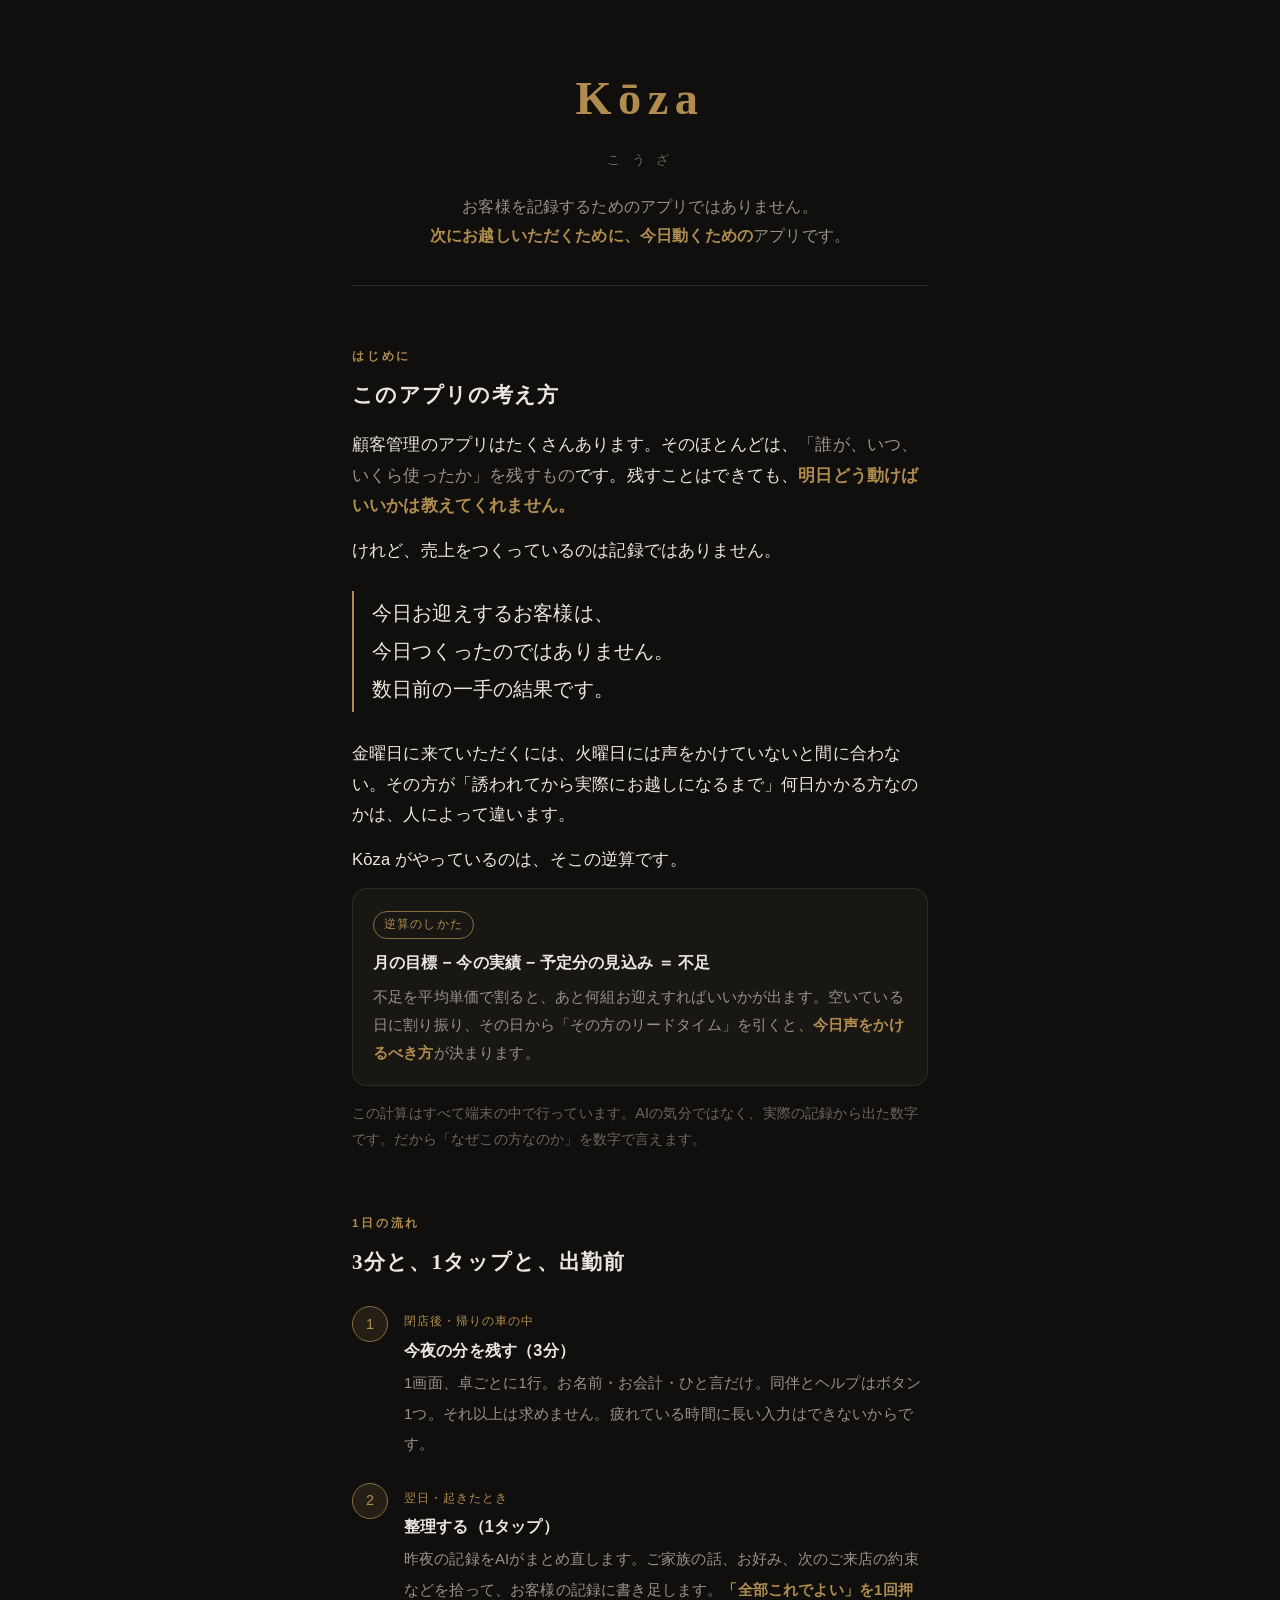
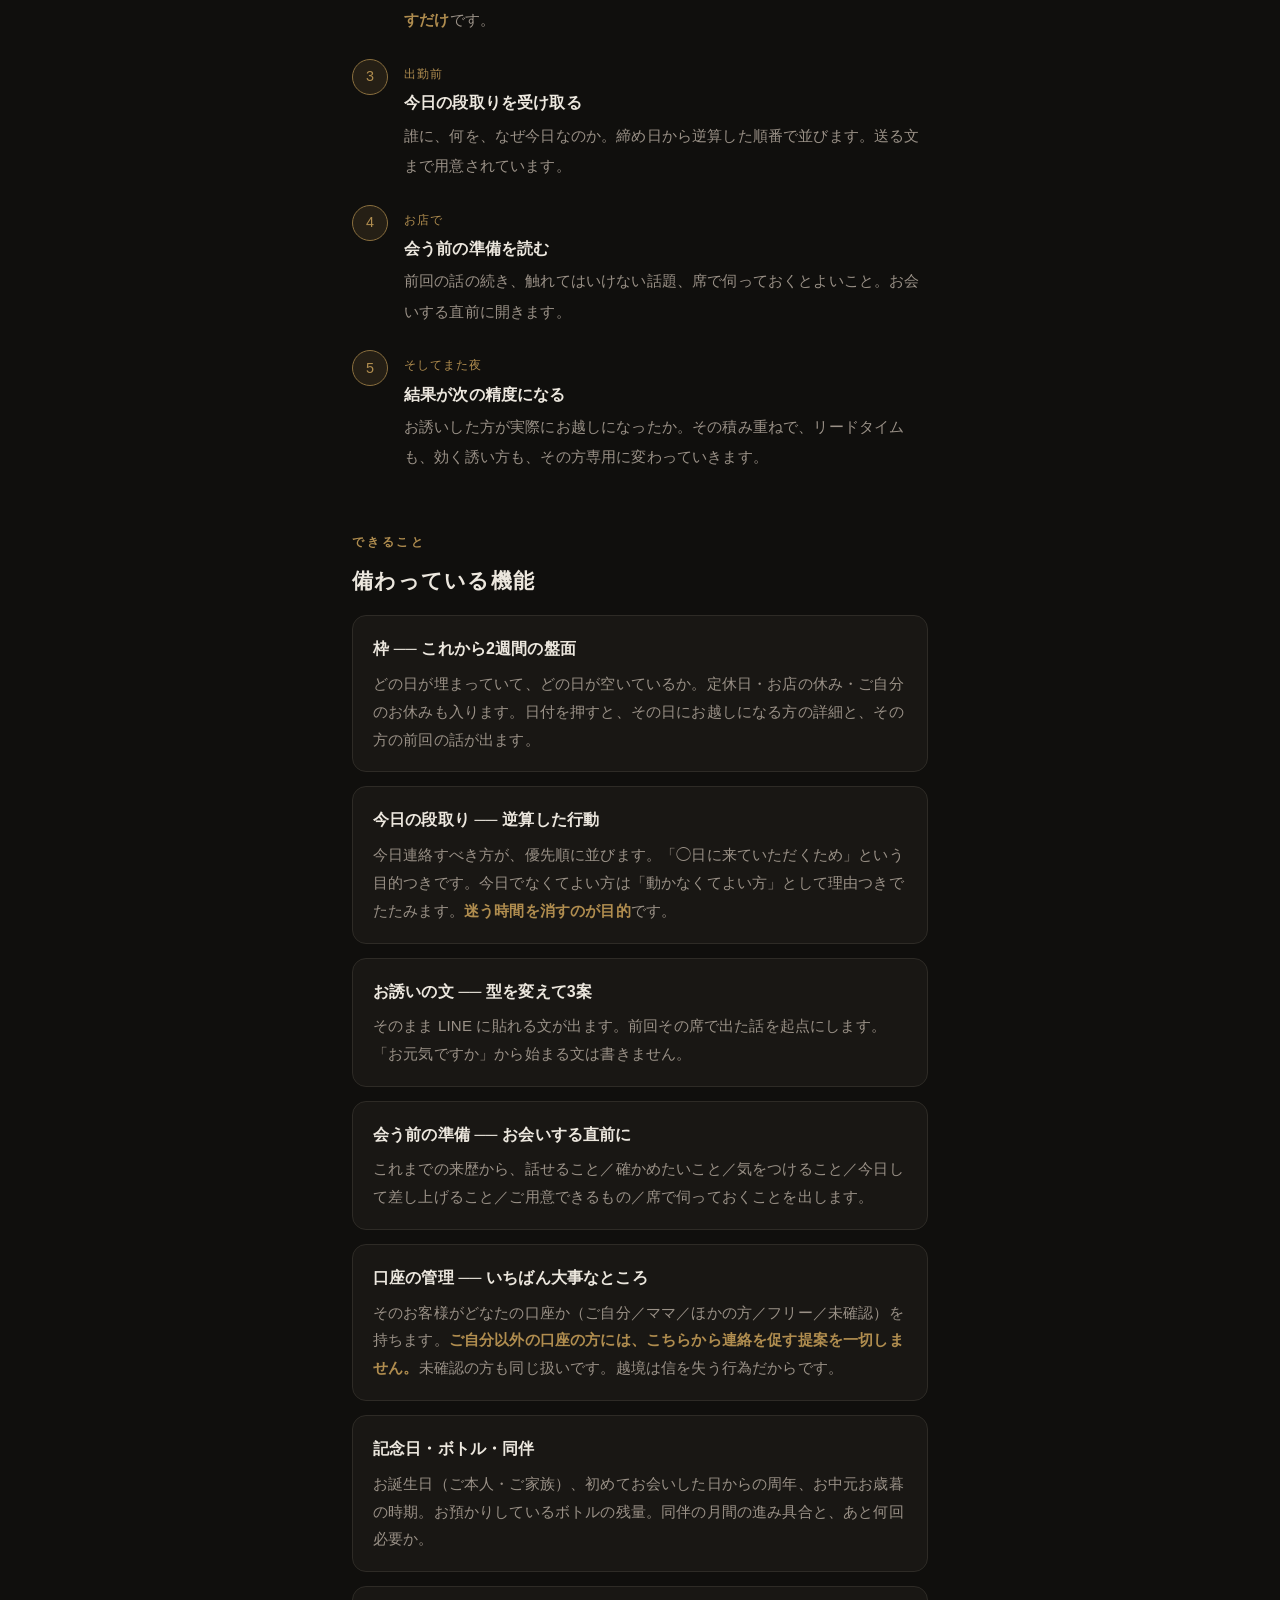
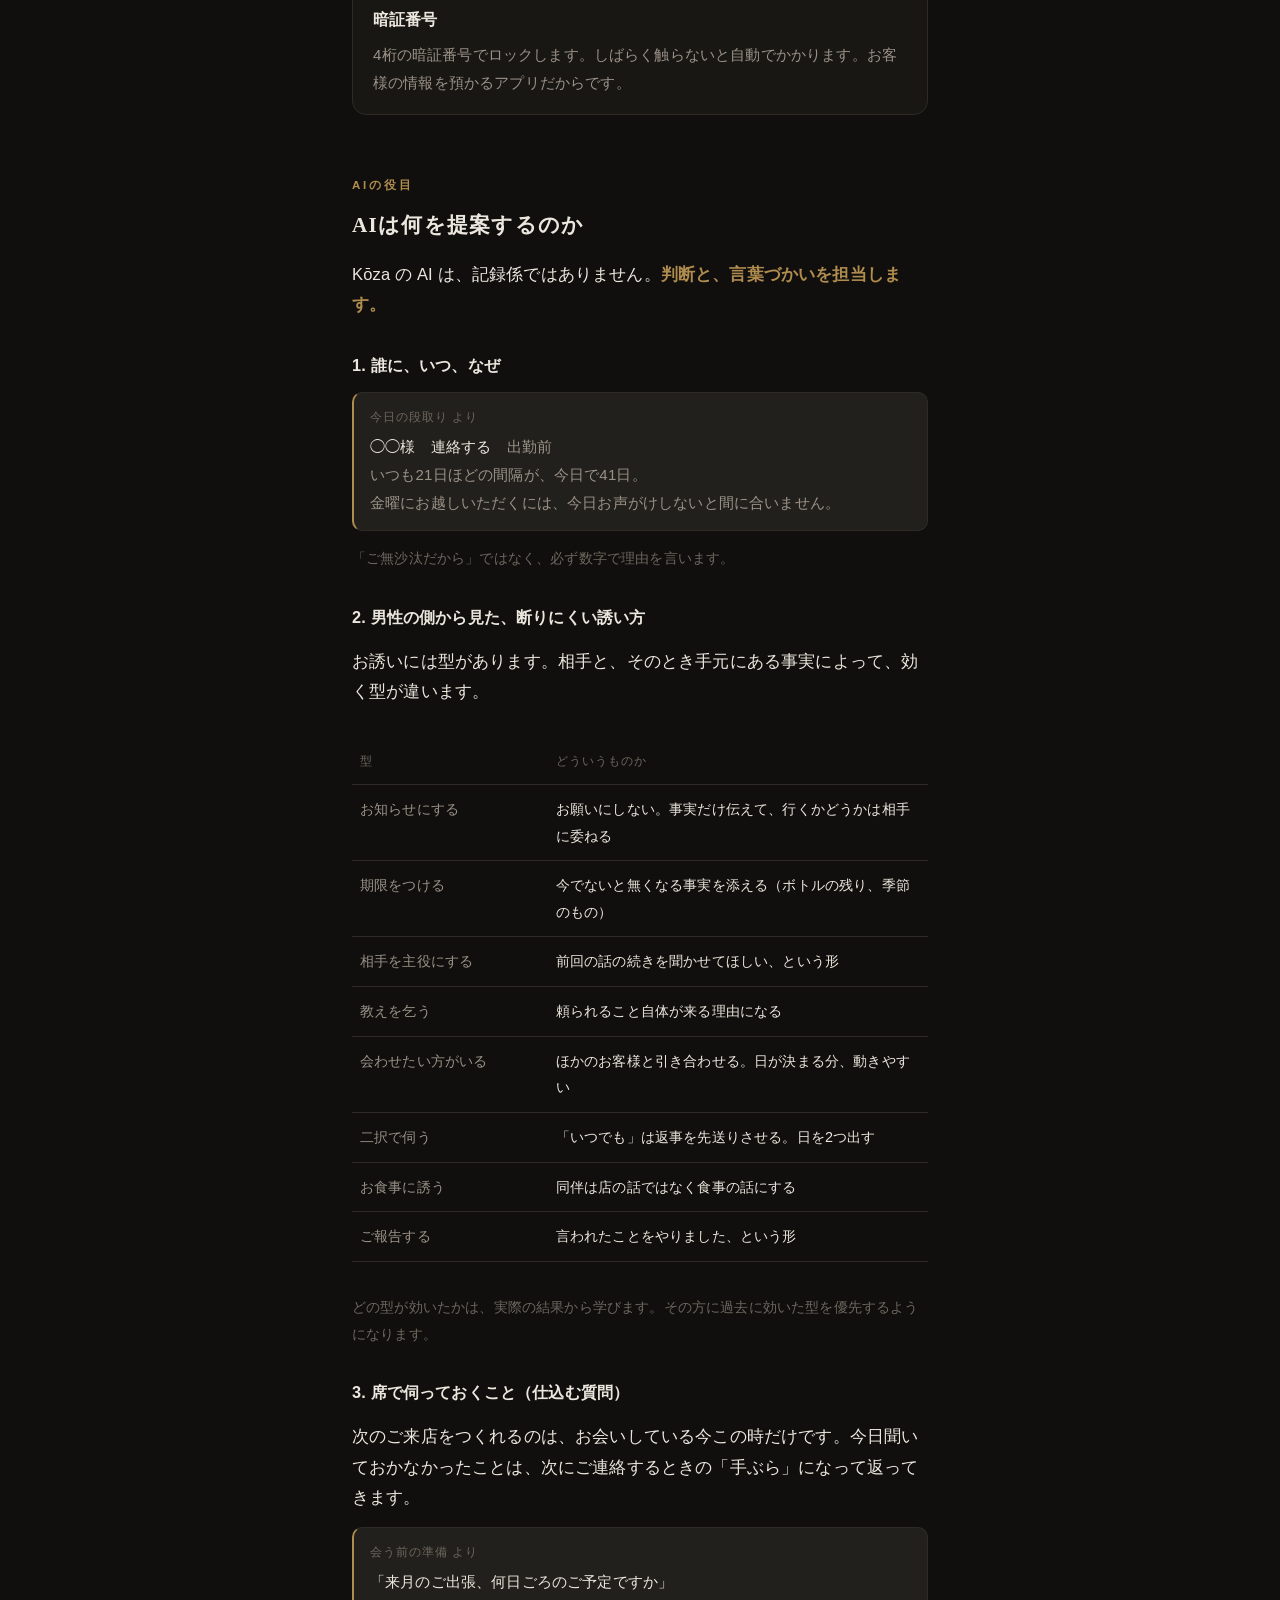
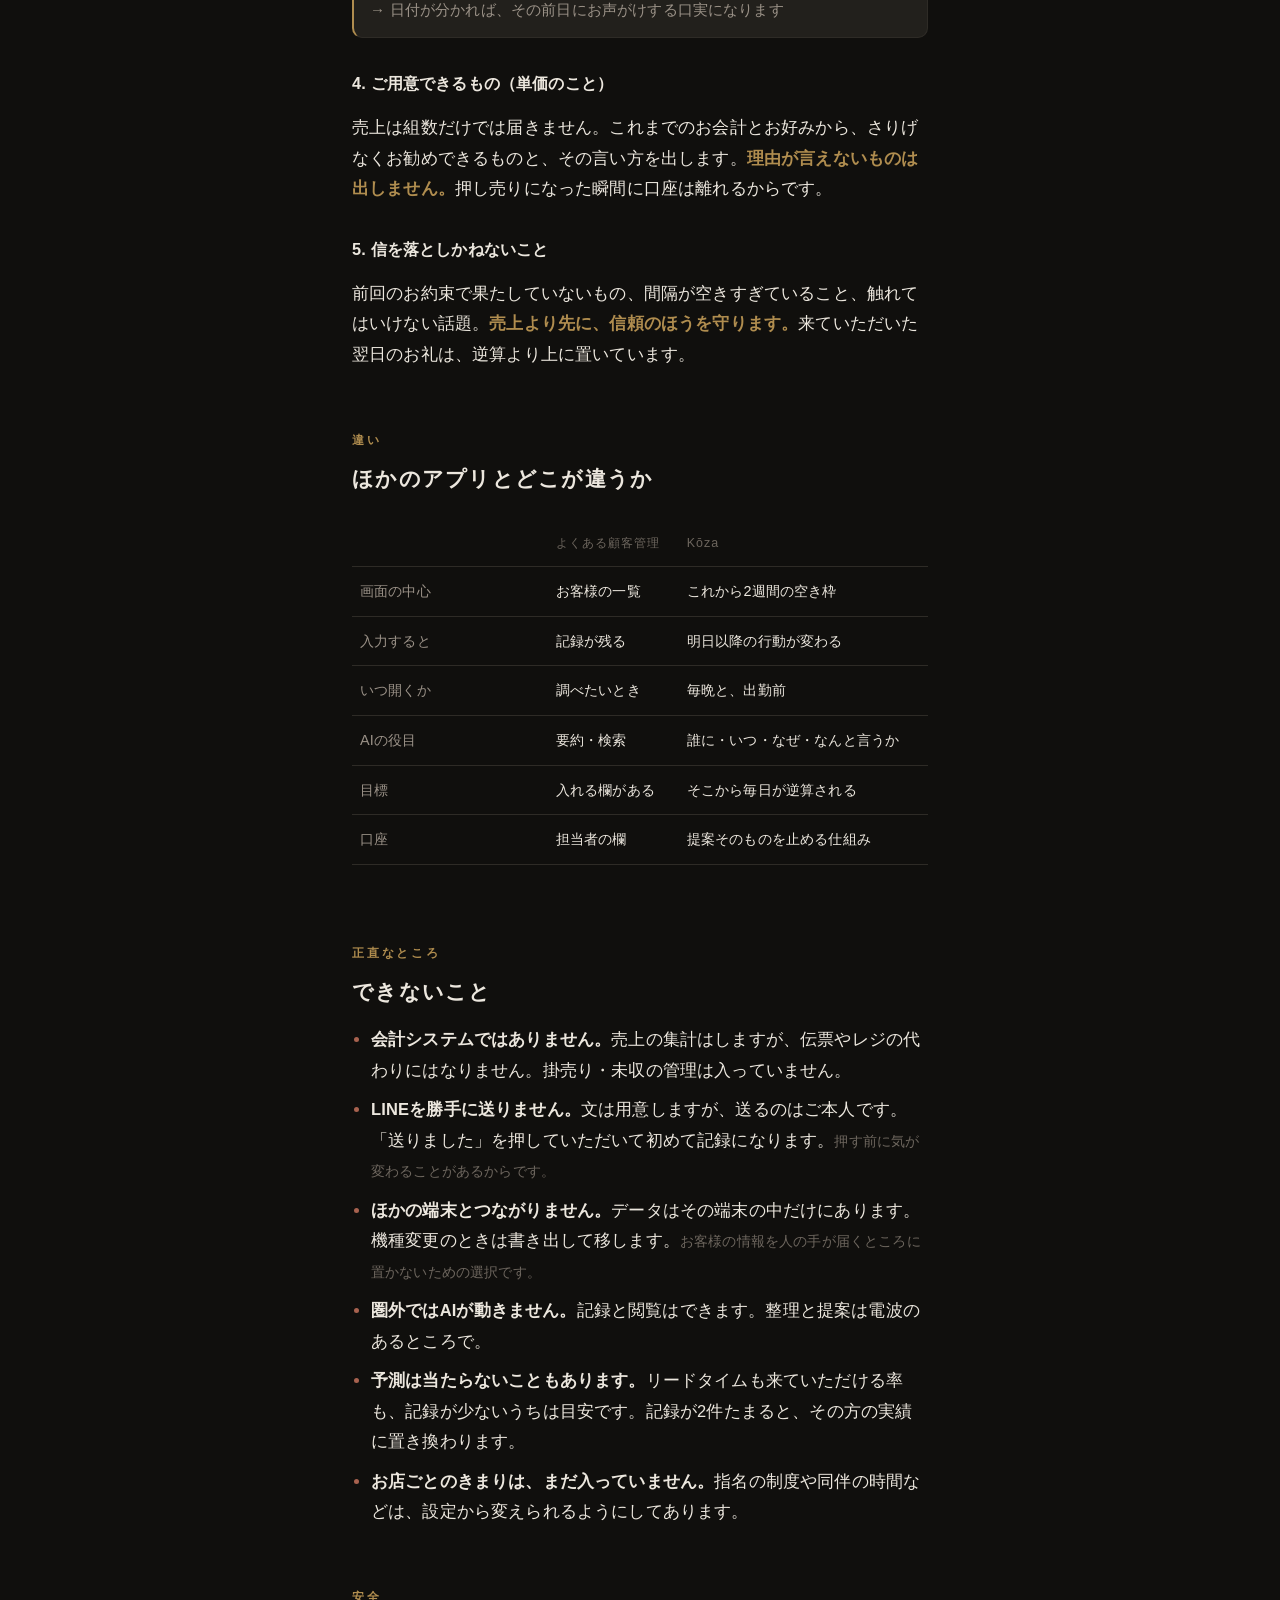
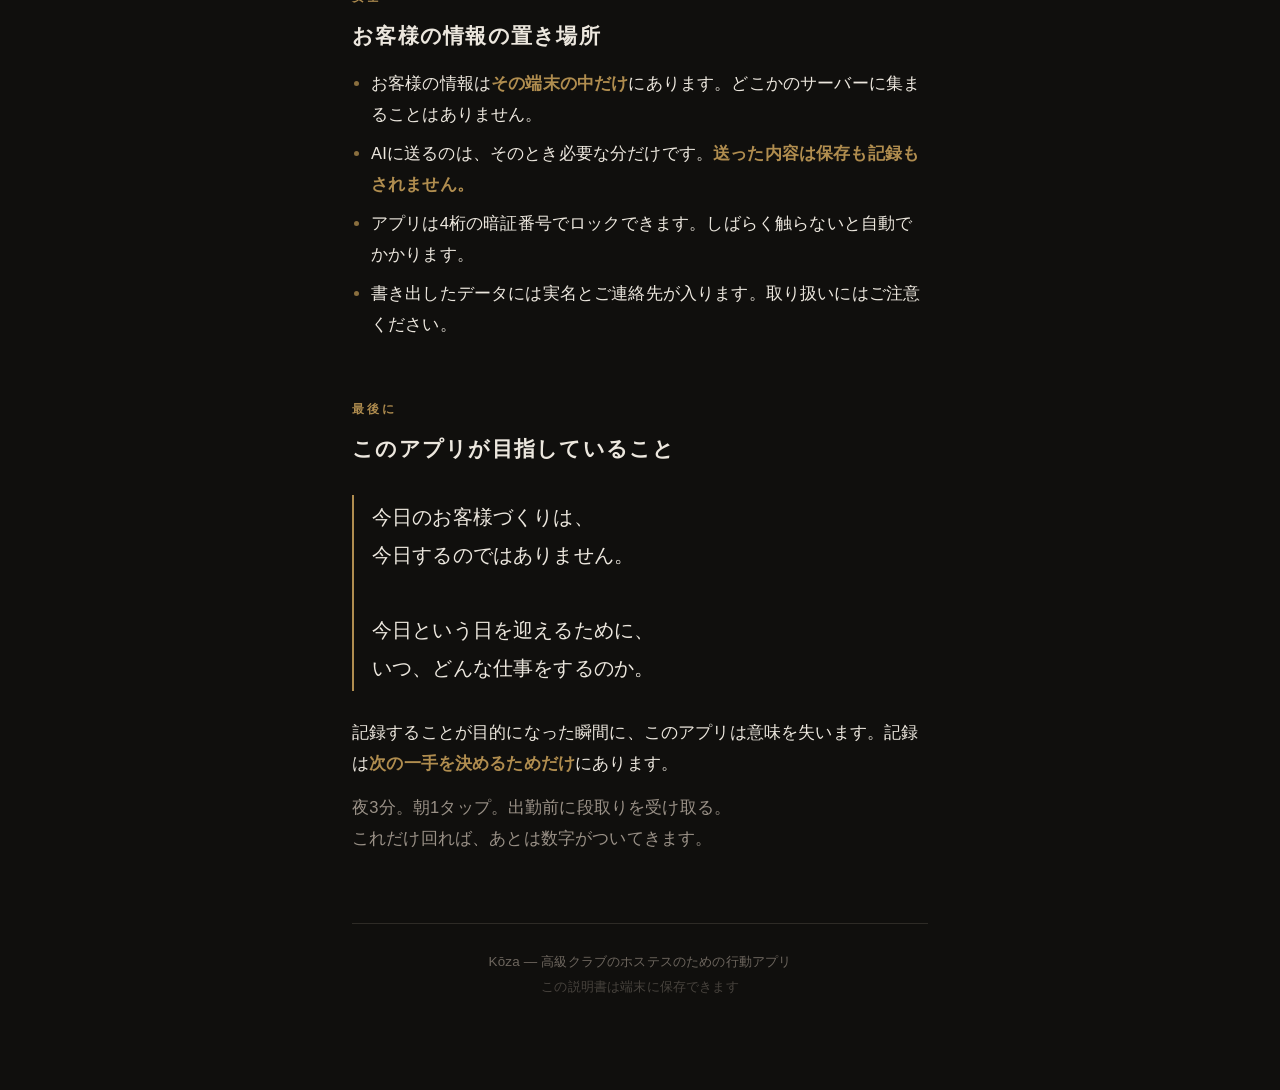
==== about.html @ 6115962f "待ち時間を半分にして、進み具合をバーで出す 出勤前に1分は待てない。段取りと文面を1回のお願いにまとめていたのが原因。 判断（誰に・何を・なぜ今日か）を先に返し、送る文は mode:'drafts' " ====
<!DOCTYPE html>
<html lang="ja">
<head>
<meta charset="utf-8">
<meta name="viewport" content="width=device-width, initial-scale=1, viewport-fit=cover">
<meta name="theme-color" content="#100f0d">
<title>Kōza — このアプリについて</title>
<style>
:root{
  --ink-0:#100f0d; --ink-1:#191714; --ink-2:#22201c; --ink-3:#2e2b26;
  --text:#ece7de; --text-dim:#9a9187; --text-faint:#6d665e;
  --accent:#b08d4f; --accent-deep:#8a6f3e; --accent-soft:rgba(176,141,79,.13);
  --danger:#a8624f; --ok:#7d9469;
  --font: -apple-system, BlinkMacSystemFont, "Hiragino Sans", "Noto Sans JP", "Yu Gothic UI", Meiryo, sans-serif;
  --display: "Hiragino Mincho ProN", "Yu Mincho", serif;
}
*{box-sizing:border-box;-webkit-text-size-adjust:100%}
html,body{margin:0;padding:0}
body{background:var(--ink-0);color:var(--text);font-family:var(--font);
  font-size:16.5px;line-height:1.85;letter-spacing:.01em}
.wrap{max-width:620px;margin:0 auto;padding:0 22px 90px}

header.top{padding:56px 0 34px;text-align:center;border-bottom:1px solid var(--ink-3)}
.brand{font-family:var(--display);font-size:2.9rem;letter-spacing:.14em;
  color:var(--accent);margin:0 0 6px}
.brand-sub{color:var(--text-faint);font-size:.8rem;letter-spacing:.3em;margin:0 0 20px}
.lede{color:var(--text-dim);font-size:1rem;margin:0}

h2{font-family:var(--display);font-size:1.32rem;letter-spacing:.06em;
  margin:52px 0 4px;padding-top:8px}
h2 .num{display:block;font-family:var(--font);font-size:.72rem;letter-spacing:.24em;
  color:var(--accent);margin-bottom:9px}
h3{font-size:1.02rem;margin:30px 0 8px;color:var(--text)}
p{margin:14px 0}
.dim{color:var(--text-dim)}
.faint{color:var(--text-faint);font-size:.9rem}
strong{color:var(--accent);font-weight:600}

.pull{font-family:var(--display);font-size:1.24rem;line-height:1.9;
  border-left:2px solid var(--accent);padding:4px 0 4px 18px;margin:26px 0;color:var(--text)}

.card{background:var(--ink-1);border:1px solid var(--ink-3);border-radius:14px;
  padding:18px 20px;margin:14px 0}
.card h4{margin:0 0 6px;font-size:1rem}
.card p{margin:6px 0 0;font-size:.94rem;color:var(--text-dim)}
.card .tag{display:inline-block;font-size:.72rem;letter-spacing:.1em;color:var(--accent);
  border:1px solid var(--accent-deep);border-radius:999px;padding:2px 10px;margin-bottom:9px}

ul{padding-left:1.15em;margin:12px 0}
li{margin:9px 0}
li::marker{color:var(--accent-deep)}

.flow{counter-reset:f;margin:22px 0;padding:0;list-style:none}
.flow li{counter-increment:f;position:relative;padding-left:52px;margin:0 0 22px}
.flow li::before{content:counter(f);position:absolute;left:0;top:2px;
  width:34px;height:34px;border-radius:50%;background:var(--accent-soft);
  border:1px solid var(--accent-deep);color:var(--accent);
  display:flex;align-items:center;justify-content:center;font-size:.9rem}
.flow b{display:block;font-size:1.02rem;margin-bottom:2px}
.flow span{color:var(--text-dim);font-size:.93rem}
.flow .when{color:var(--accent);font-size:.78rem;letter-spacing:.08em}

table{width:100%;border-collapse:collapse;margin:18px 0;font-size:.9rem}
th,td{text-align:left;padding:11px 8px;border-bottom:1px solid var(--ink-3);vertical-align:top}
th{color:var(--text-faint);font-weight:400;font-size:.78rem;letter-spacing:.08em}
td:first-child{color:var(--text-dim);width:34%}
.scroll{overflow-x:auto}

.no li::marker{color:var(--danger)}
.msg{background:var(--ink-2);border:1px solid var(--ink-3);border-left:2px solid var(--accent);
  border-radius:10px;padding:13px 16px;margin:12px 0;font-size:.94rem;line-height:1.85}
.msg .who{display:block;color:var(--text-faint);font-size:.76rem;letter-spacing:.08em;margin-bottom:5px}

footer{margin-top:70px;padding-top:26px;border-top:1px solid var(--ink-3);
  color:var(--text-faint);font-size:.84rem;text-align:center}
</style>
</head>
<body>
<div class="wrap">

<header class="top">
  <h1 class="brand">Kōza</h1>
  <p class="brand-sub">こ う ざ</p>
  <p class="lede">お客様を記録するためのアプリではありません。<br><strong>次にお越しいただくために、今日動くための</strong>アプリです。</p>
</header>

<h2><span class="num">はじめに</span>このアプリの考え方</h2>

<p>顧客管理のアプリはたくさんあります。そのほとんどは、<span class="dim">「誰が、いつ、いくら使ったか」を残すもの</span>です。残すことはできても、<strong>明日どう動けばいいかは教えてくれません。</strong></p>

<p>けれど、売上をつくっているのは記録ではありません。</p>

<p class="pull">今日お迎えするお客様は、<br>今日つくったのではありません。<br>数日前の一手の結果です。</p>

<p>金曜日に来ていただくには、火曜日には声をかけていないと間に合わない。その方が「誘われてから実際にお越しになるまで」何日かかる方なのかは、人によって違います。</p>

<p>Kōza がやっているのは、そこの逆算です。</p>

<div class="card">
  <span class="tag">逆算のしかた</span>
  <h4>月の目標 − 今の実績 − 予定分の見込み ＝ 不足</h4>
  <p>不足を平均単価で割ると、あと何組お迎えすればいいかが出ます。空いている日に割り振り、その日から「その方のリードタイム」を引くと、<strong>今日声をかけるべき方</strong>が決まります。</p>
</div>

<p class="faint">この計算はすべて端末の中で行っています。AIの気分ではなく、実際の記録から出た数字です。だから「なぜこの方なのか」を数字で言えます。</p>

<h2><span class="num">1日の流れ</span>3分と、1タップと、出勤前</h2>

<ol class="flow">
  <li>
    <span class="when">閉店後・帰りの車の中</span>
    <b>今夜の分を残す（3分）</b>
    <span>1画面、卓ごとに1行。お名前・お会計・ひと言だけ。同伴とヘルプはボタン1つ。それ以上は求めません。疲れている時間に長い入力はできないからです。</span>
  </li>
  <li>
    <span class="when">翌日・起きたとき</span>
    <b>整理する（1タップ）</b>
    <span>昨夜の記録をAIがまとめ直します。ご家族の話、お好み、次のご来店の約束などを拾って、お客様の記録に書き足します。<strong>「全部これでよい」を1回押すだけ</strong>です。</span>
  </li>
  <li>
    <span class="when">出勤前</span>
    <b>今日の段取りを受け取る</b>
    <span>誰に、何を、なぜ今日なのか。締め日から逆算した順番で並びます。送る文まで用意されています。</span>
  </li>
  <li>
    <span class="when">お店で</span>
    <b>会う前の準備を読む</b>
    <span>前回の話の続き、触れてはいけない話題、席で伺っておくとよいこと。お会いする直前に開きます。</span>
  </li>
  <li>
    <span class="when">そしてまた夜</span>
    <b>結果が次の精度になる</b>
    <span>お誘いした方が実際にお越しになったか。その積み重ねで、リードタイムも、効く誘い方も、その方専用に変わっていきます。</span>
  </li>
</ol>

<h2><span class="num">できること</span>備わっている機能</h2>

<div class="card">
  <h4>枠 ── これから2週間の盤面</h4>
  <p>どの日が埋まっていて、どの日が空いているか。定休日・お店の休み・ご自分のお休みも入ります。日付を押すと、その日にお越しになる方の詳細と、その方の前回の話が出ます。</p>
</div>

<div class="card">
  <h4>今日の段取り ── 逆算した行動</h4>
  <p>今日連絡すべき方が、優先順に並びます。「◯日に来ていただくため」という目的つきです。今日でなくてよい方は「動かなくてよい方」として理由つきでたたみます。<strong>迷う時間を消すのが目的</strong>です。</p>
</div>

<div class="card">
  <h4>お誘いの文 ── 型を変えて3案</h4>
  <p>そのまま LINE に貼れる文が出ます。前回その席で出た話を起点にします。「お元気ですか」から始まる文は書きません。</p>
</div>

<div class="card">
  <h4>会う前の準備 ── お会いする直前に</h4>
  <p>これまでの来歴から、話せること／確かめたいこと／気をつけること／今日して差し上げること／ご用意できるもの／席で伺っておくことを出します。</p>
</div>

<div class="card">
  <h4>口座の管理 ── いちばん大事なところ</h4>
  <p>そのお客様がどなたの口座か（ご自分／ママ／ほかの方／フリー／未確認）を持ちます。<strong>ご自分以外の口座の方には、こちらから連絡を促す提案を一切しません。</strong>未確認の方も同じ扱いです。越境は信を失う行為だからです。</p>
</div>

<div class="card">
  <h4>記念日・ボトル・同伴</h4>
  <p>お誕生日（ご本人・ご家族）、初めてお会いした日からの周年、お中元お歳暮の時期。お預かりしているボトルの残量。同伴の月間の進み具合と、あと何回必要か。</p>
</div>

<div class="card">
  <h4>暗証番号</h4>
  <p>4桁の暗証番号でロックします。しばらく触らないと自動でかかります。お客様の情報を預かるアプリだからです。</p>
</div>

<h2><span class="num">AIの役目</span>AIは何を提案するのか</h2>

<p>Kōza の AI は、記録係ではありません。<strong>判断と、言葉づかいを担当します。</strong></p>

<h3>1. 誰に、いつ、なぜ</h3>
<div class="msg">
  <span class="who">今日の段取り より</span>
  ◯◯様　連絡する　<span class="dim">出勤前</span><br>
  <span class="dim">いつも21日ほどの間隔が、今日で41日。</span><br>
  <span class="dim">金曜にお越しいただくには、今日お声がけしないと間に合いません。</span>
</div>
<p class="faint">「ご無沙汰だから」ではなく、必ず数字で理由を言います。</p>

<h3>2. 男性の側から見た、断りにくい誘い方</h3>
<p>お誘いには型があります。相手と、そのとき手元にある事実によって、効く型が違います。</p>
<div class="scroll"><table>
<tr><th>型</th><th>どういうものか</th></tr>
<tr><td>お知らせにする</td><td>お願いにしない。事実だけ伝えて、行くかどうかは相手に委ねる</td></tr>
<tr><td>期限をつける</td><td>今でないと無くなる事実を添える（ボトルの残り、季節のもの）</td></tr>
<tr><td>相手を主役にする</td><td>前回の話の続きを聞かせてほしい、という形</td></tr>
<tr><td>教えを乞う</td><td>頼られること自体が来る理由になる</td></tr>
<tr><td>会わせたい方がいる</td><td>ほかのお客様と引き合わせる。日が決まる分、動きやすい</td></tr>
<tr><td>二択で伺う</td><td>「いつでも」は返事を先送りさせる。日を2つ出す</td></tr>
<tr><td>お食事に誘う</td><td>同伴は店の話ではなく食事の話にする</td></tr>
<tr><td>ご報告する</td><td>言われたことをやりました、という形</td></tr>
</table></div>
<p class="faint">どの型が効いたかは、実際の結果から学びます。その方に過去に効いた型を優先するようになります。</p>

<h3>3. 席で伺っておくこと（仕込む質問）</h3>
<p>次のご来店をつくれるのは、お会いしている今この時だけです。今日聞いておかなかったことは、次にご連絡するときの「手ぶら」になって返ってきます。</p>
<div class="msg">
  <span class="who">会う前の準備 より</span>
  「来月のご出張、何日ごろのご予定ですか」<br>
  <span class="dim">→ 日付が分かれば、その前日にお声がけする口実になります</span>
</div>

<h3>4. ご用意できるもの（単価のこと）</h3>
<p>売上は組数だけでは届きません。これまでのお会計とお好みから、さりげなくお勧めできるものと、その言い方を出します。<strong>理由が言えないものは出しません。</strong>押し売りになった瞬間に口座は離れるからです。</p>

<h3>5. 信を落としかねないこと</h3>
<p>前回のお約束で果たしていないもの、間隔が空きすぎていること、触れてはいけない話題。<strong>売上より先に、信頼のほうを守ります。</strong>来ていただいた翌日のお礼は、逆算より上に置いています。</p>

<h2><span class="num">違い</span>ほかのアプリとどこが違うか</h2>

<div class="scroll"><table>
<tr><th></th><th>よくある顧客管理</th><th>Kōza</th></tr>
<tr><td>画面の中心</td><td>お客様の一覧</td><td>これから2週間の空き枠</td></tr>
<tr><td>入力すると</td><td>記録が残る</td><td>明日以降の行動が変わる</td></tr>
<tr><td>いつ開くか</td><td>調べたいとき</td><td>毎晩と、出勤前</td></tr>
<tr><td>AIの役目</td><td>要約・検索</td><td>誰に・いつ・なぜ・なんと言うか</td></tr>
<tr><td>目標</td><td>入れる欄がある</td><td>そこから毎日が逆算される</td></tr>
<tr><td>口座</td><td>担当者の欄</td><td>提案そのものを止める仕組み</td></tr>
</table></div>

<h2><span class="num">正直なところ</span>できないこと</h2>

<ul class="no">
  <li><b>会計システムではありません。</b>売上の集計はしますが、伝票やレジの代わりにはなりません。掛売り・未収の管理は入っていません。</li>
  <li><b>LINEを勝手に送りません。</b>文は用意しますが、送るのはご本人です。「送りました」を押していただいて初めて記録になります。<span class="faint">押す前に気が変わることがあるからです。</span></li>
  <li><b>ほかの端末とつながりません。</b>データはその端末の中だけにあります。機種変更のときは書き出して移します。<span class="faint">お客様の情報を人の手が届くところに置かないための選択です。</span></li>
  <li><b>圏外ではAIが動きません。</b>記録と閲覧はできます。整理と提案は電波のあるところで。</li>
  <li><b>予測は当たらないこともあります。</b>リードタイムも来ていただける率も、記録が少ないうちは目安です。記録が2件たまると、その方の実績に置き換わります。</li>
  <li><b>お店ごとのきまりは、まだ入っていません。</b>指名の制度や同伴の時間などは、設定から変えられるようにしてあります。</li>
</ul>

<h2><span class="num">安全</span>お客様の情報の置き場所</h2>

<ul>
  <li>お客様の情報は<strong>その端末の中だけ</strong>にあります。どこかのサーバーに集まることはありません。</li>
  <li>AIに送るのは、そのとき必要な分だけです。<strong>送った内容は保存も記録もされません。</strong></li>
  <li>アプリは4桁の暗証番号でロックできます。しばらく触らないと自動でかかります。</li>
  <li>書き出したデータには実名とご連絡先が入ります。取り扱いにはご注意ください。</li>
</ul>

<h2><span class="num">最後に</span>このアプリが目指していること</h2>

<p class="pull">今日のお客様づくりは、<br>今日するのではありません。<br><br>今日という日を迎えるために、<br>いつ、どんな仕事をするのか。</p>

<p>記録することが目的になった瞬間に、このアプリは意味を失います。記録は<strong>次の一手を決めるためだけ</strong>にあります。</p>

<p class="dim">夜3分。朝1タップ。出勤前に段取りを受け取る。<br>これだけ回れば、あとは数字がついてきます。</p>

<footer>
  Kōza — 高級クラブのホステスのための行動アプリ<br>
  <span style="opacity:.6">この説明書は端末に保存できます</span>
</footer>

</div>
</body>
</html>
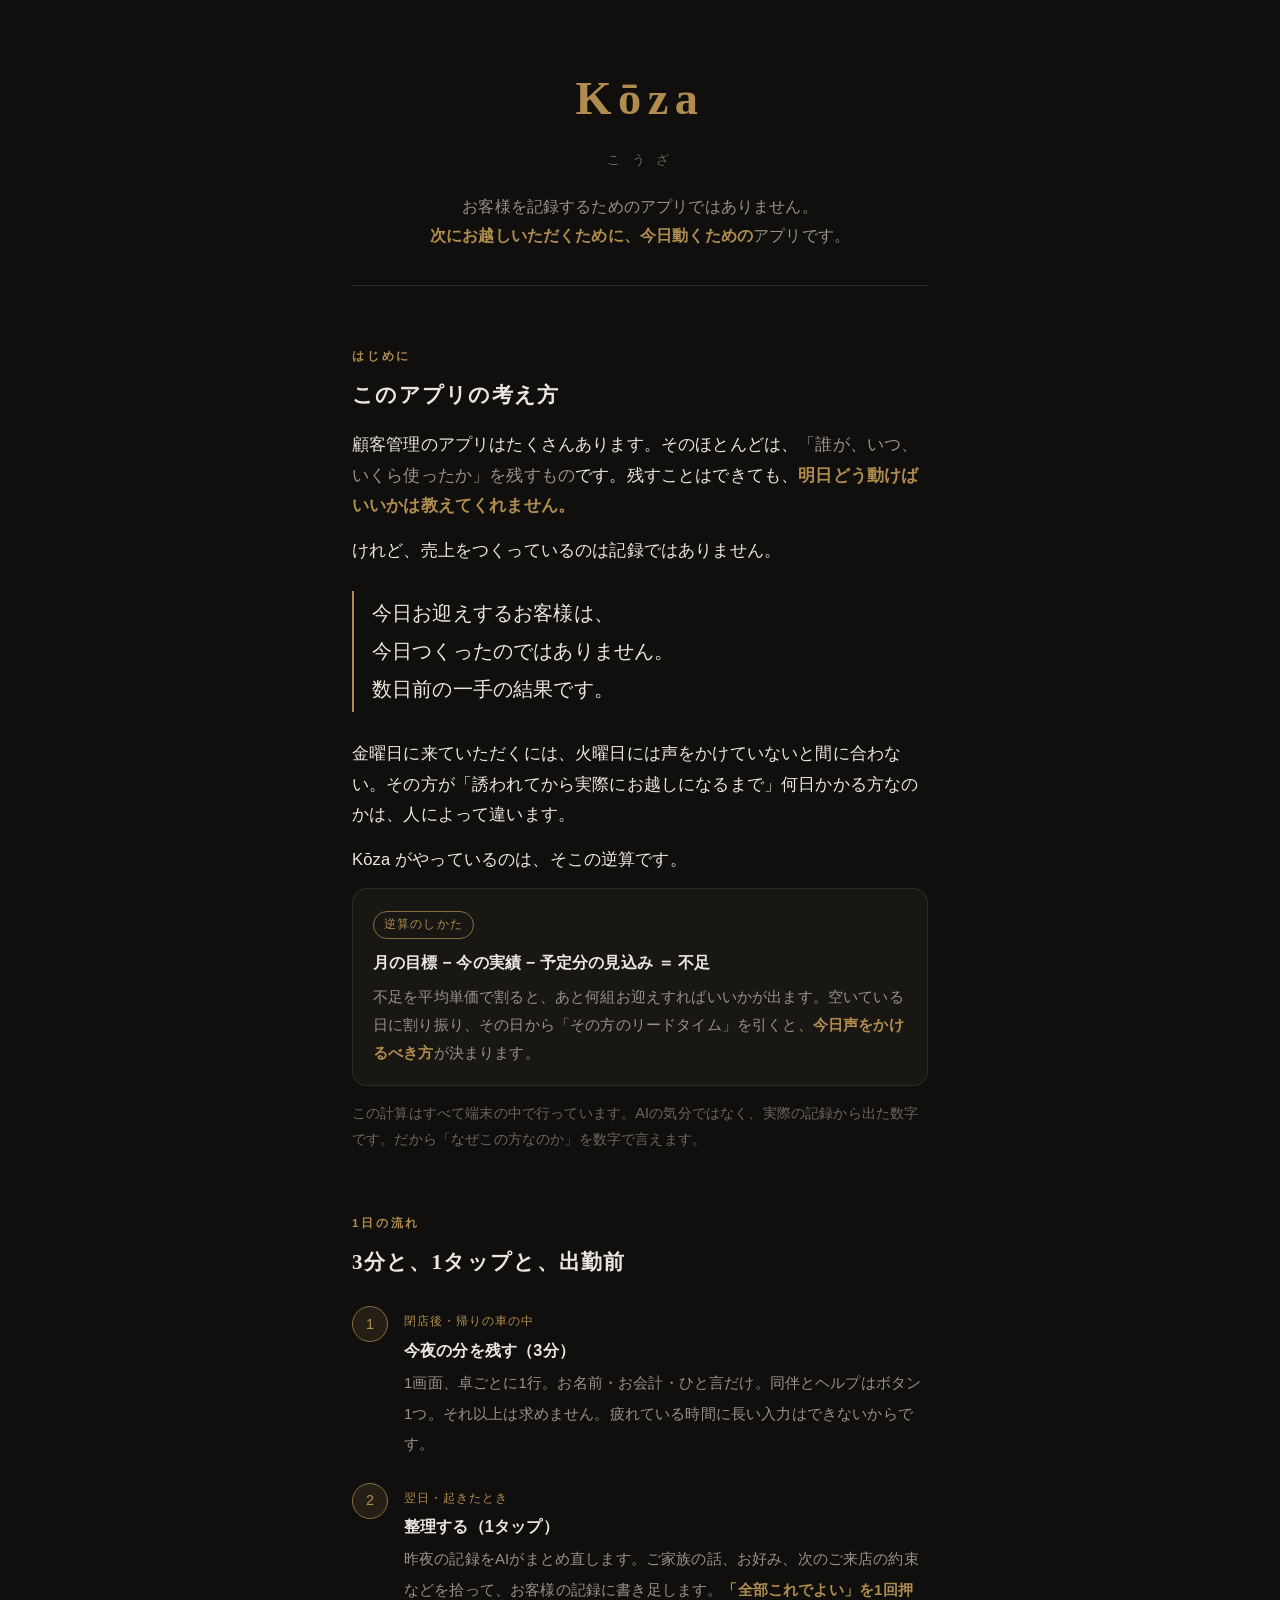
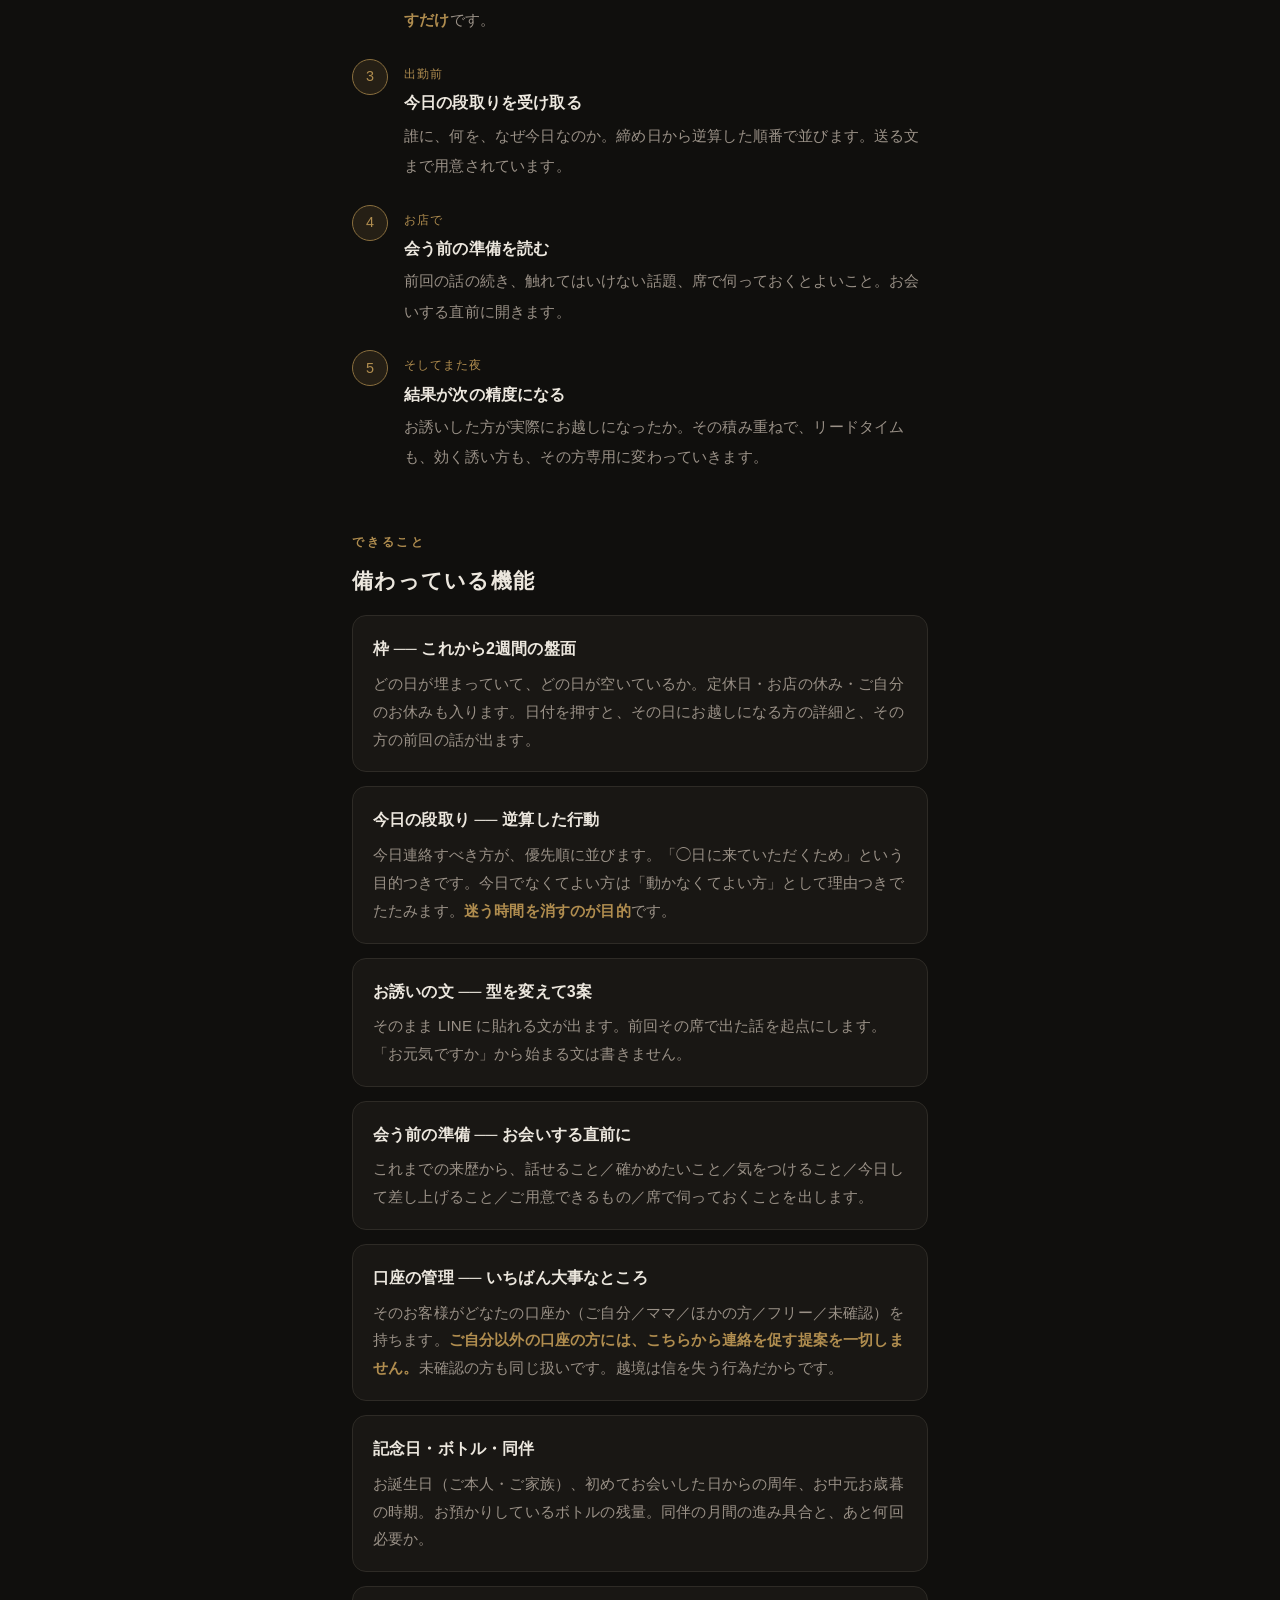
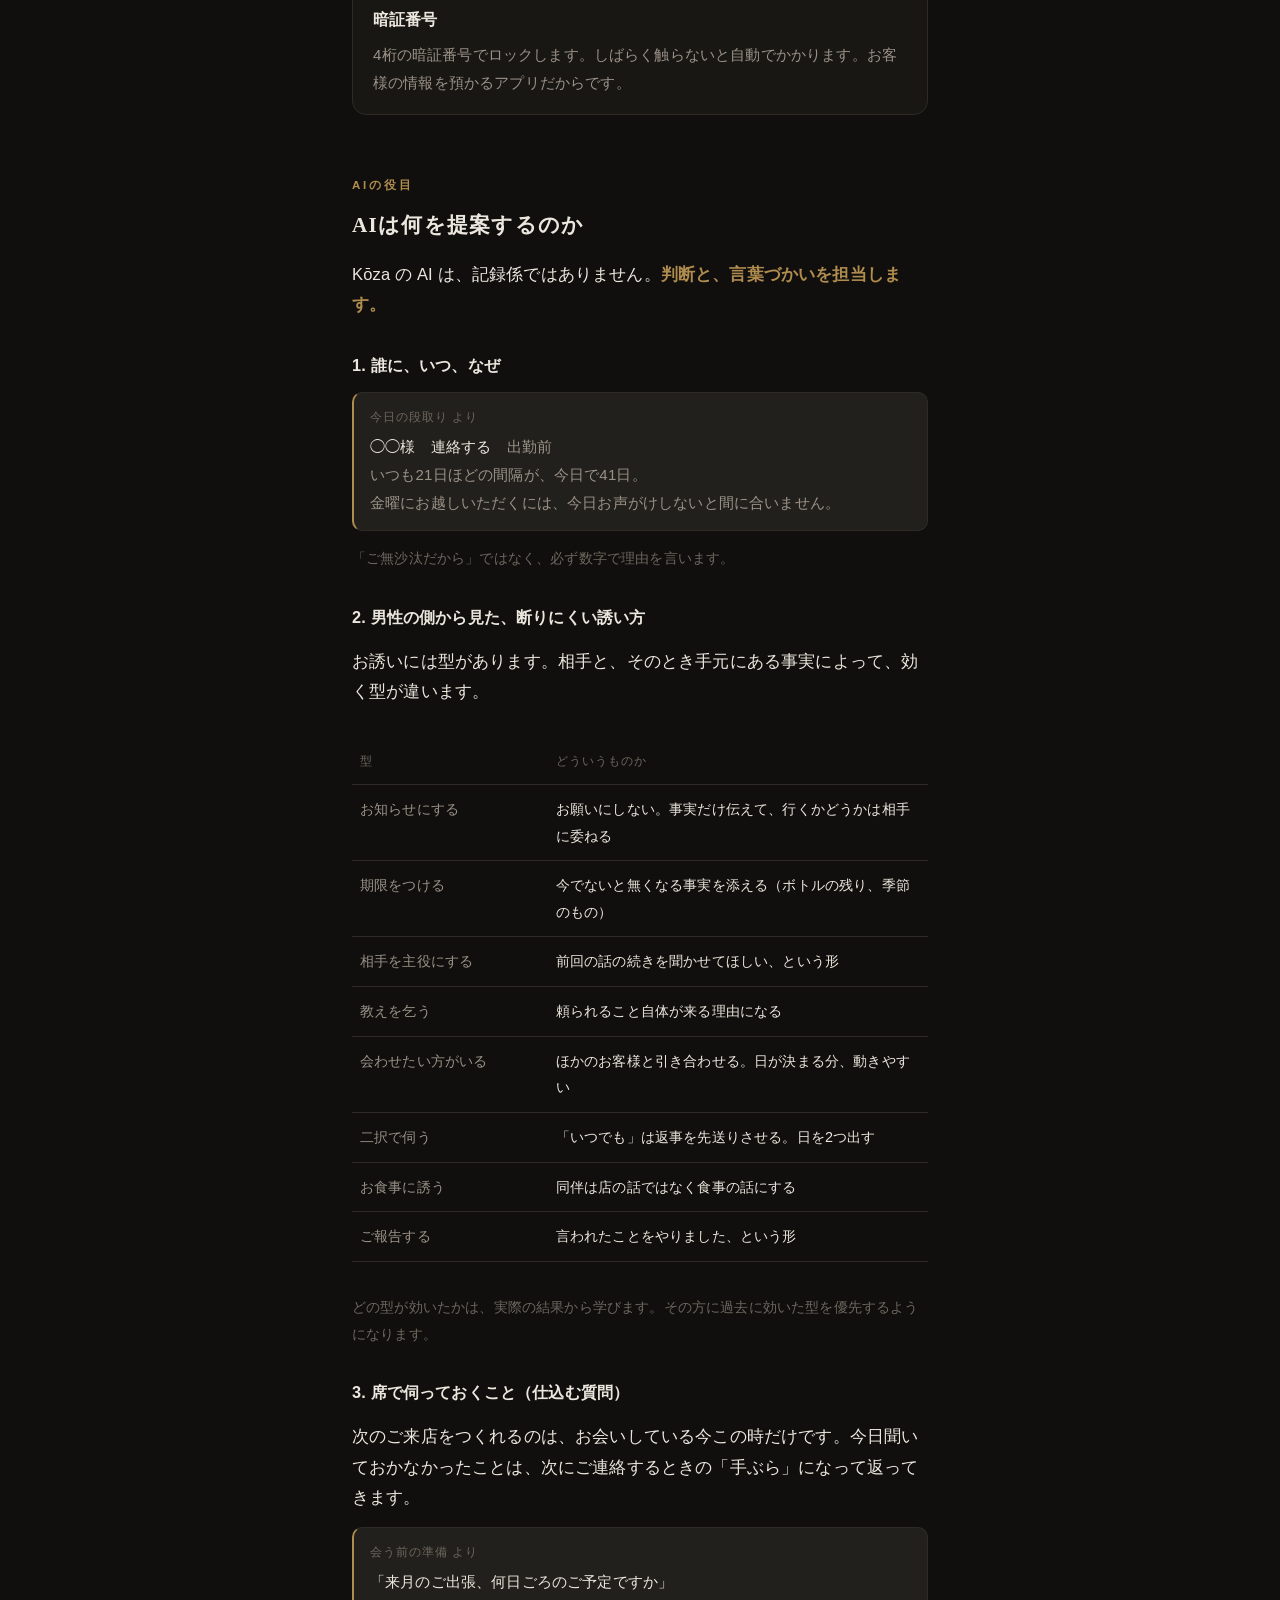
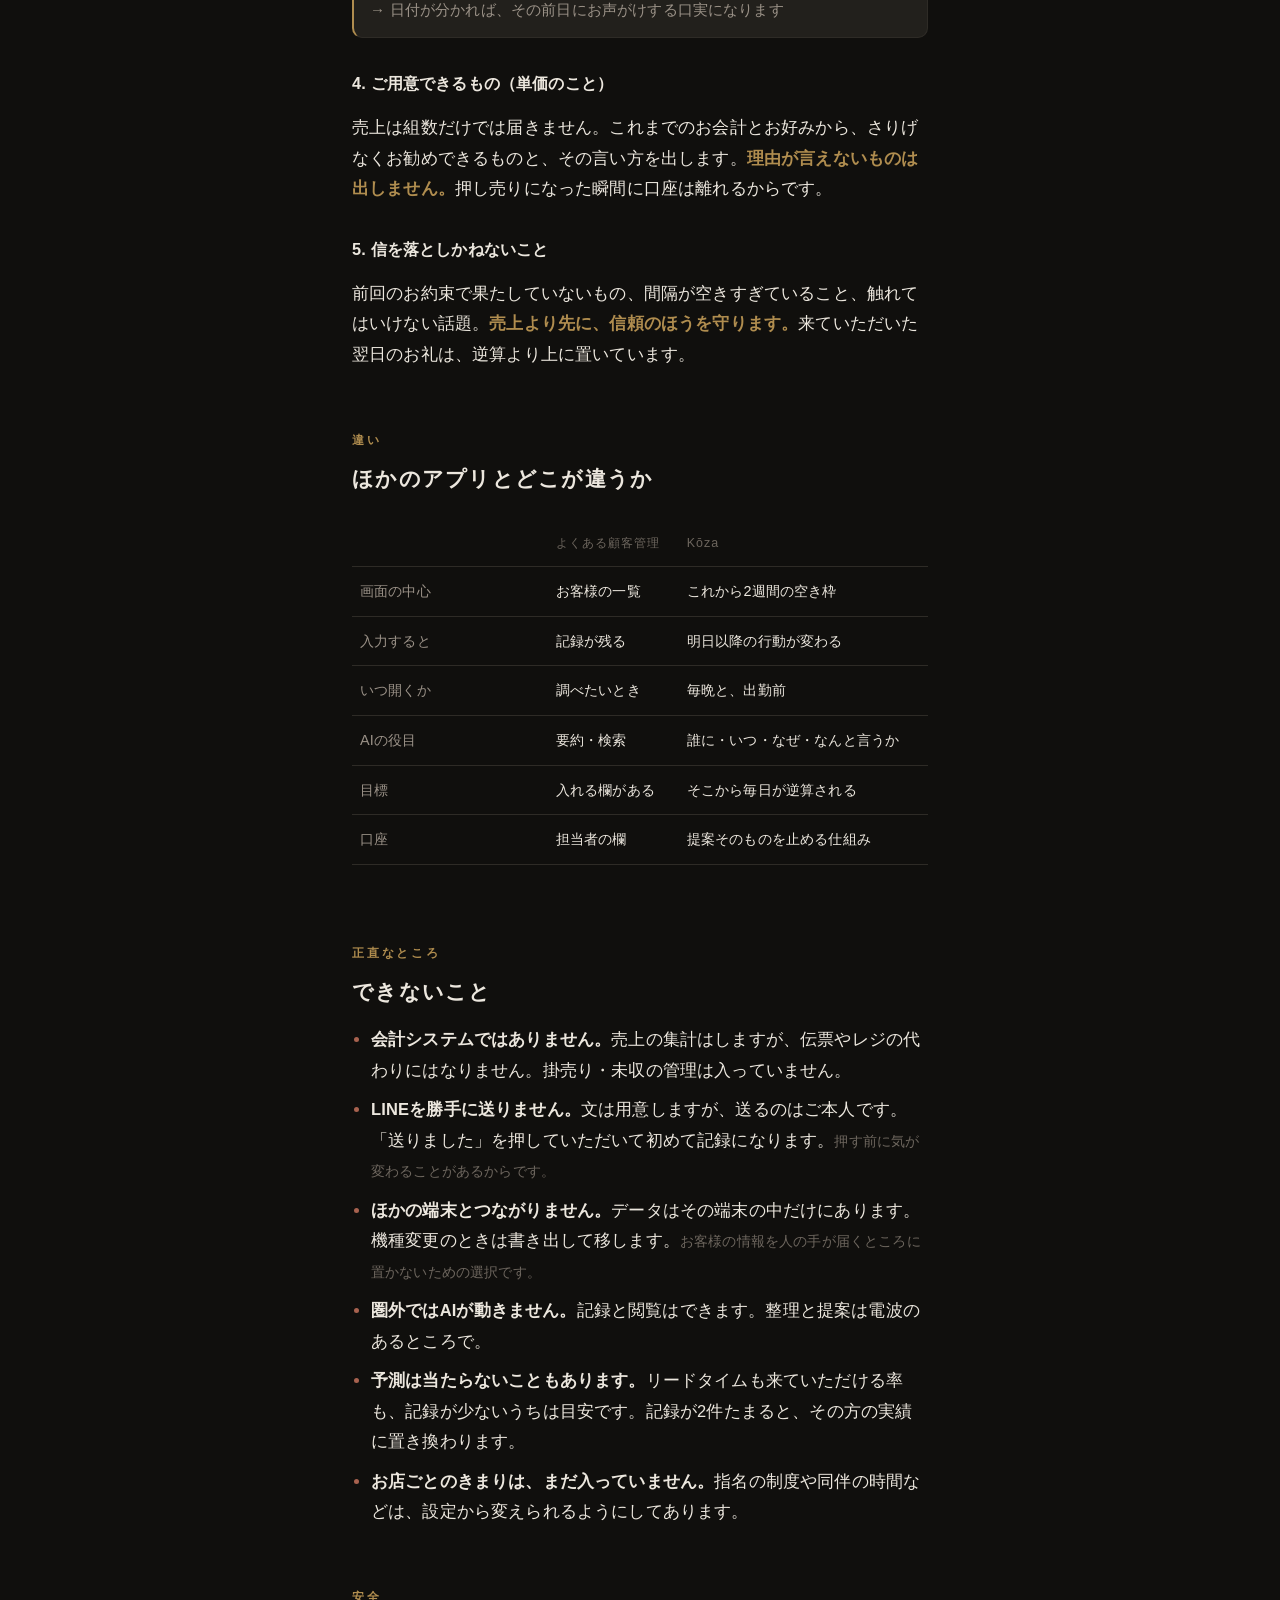
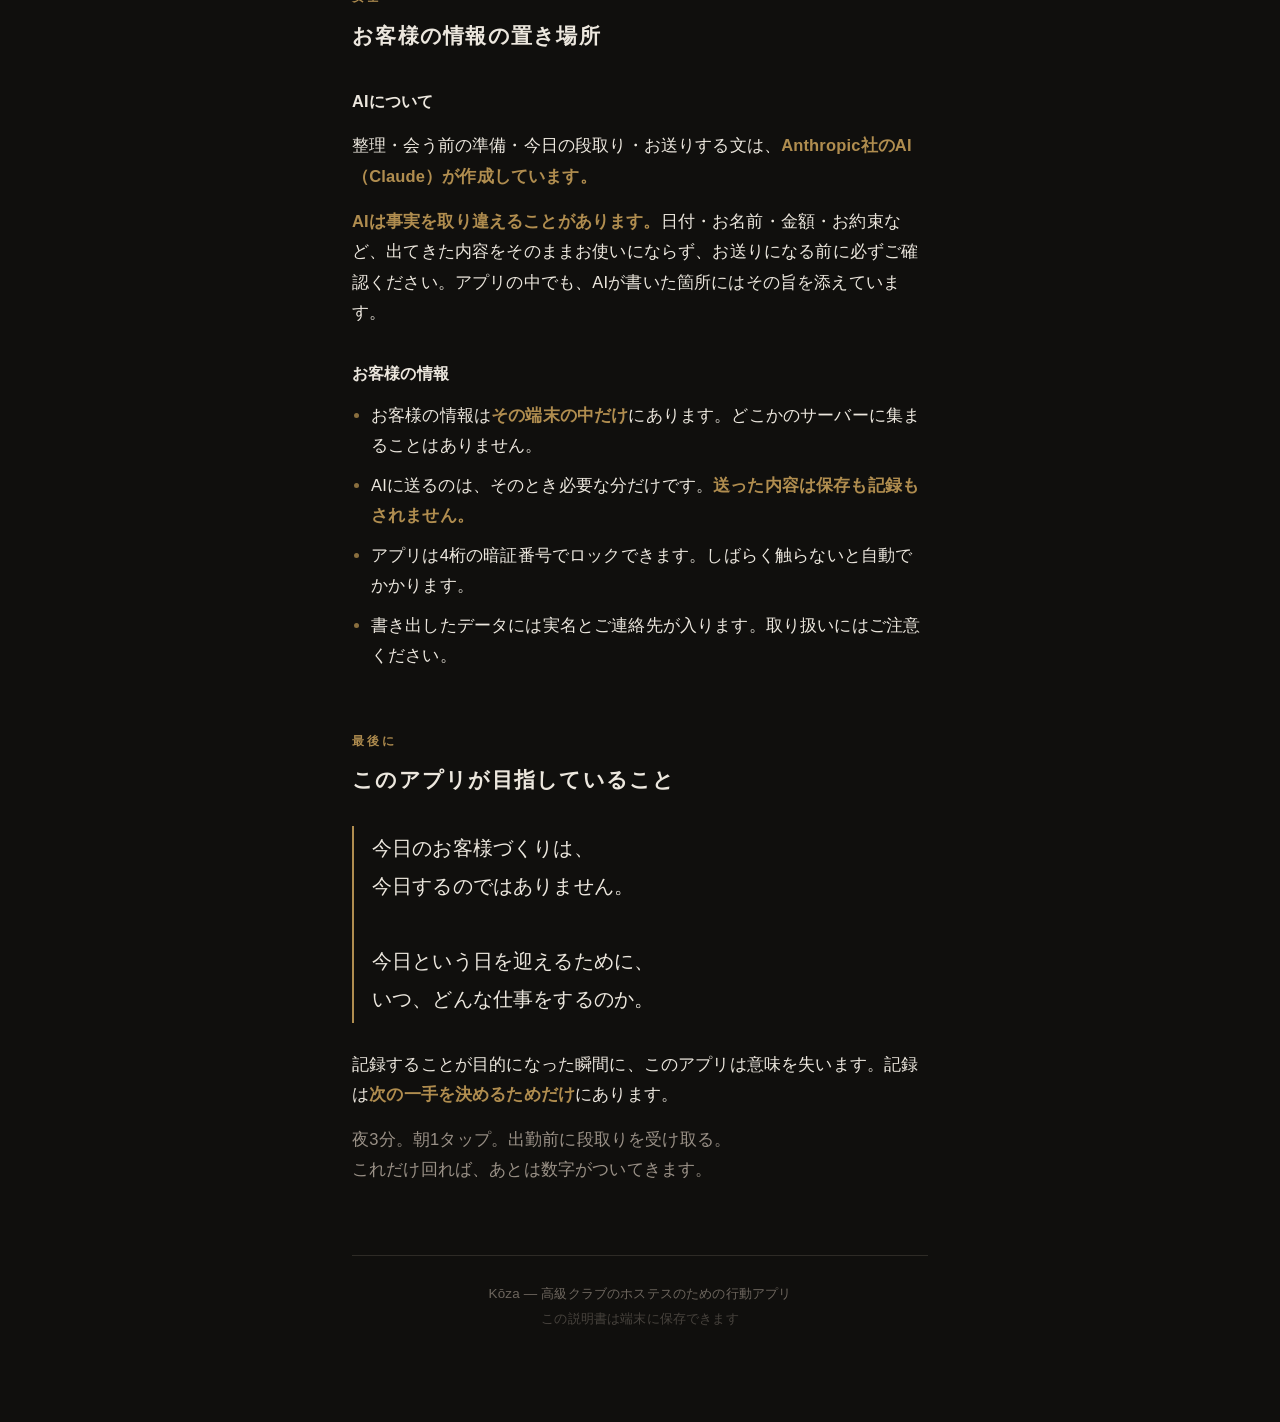
==== commit 39bc6359: "お試しの会話を筋書きにして、AIが書いた旨を各画面に添える ■ お試しのデータ（js/seed.js） 1回ごとに無関係な話題が並ぶだけでは、このアプリの値打ちが確かめられない。 「前回の話の続き」も" ====
--- a/about.html
+++ b/about.html
@@ -238,6 +238,11 @@
 
 <h2><span class="num">安全</span>お客様の情報の置き場所</h2>
 
+<h3>AIについて</h3>
+<p>整理・会う前の準備・今日の段取り・お送りする文は、<strong>Anthropic社のAI（Claude）が作成しています。</strong></p>
+<p><strong>AIは事実を取り違えることがあります。</strong>日付・お名前・金額・お約束など、出てきた内容をそのままお使いにならず、お送りになる前に必ずご確認ください。アプリの中でも、AIが書いた箇所にはその旨を添えています。</p>
+
+<h3>お客様の情報</h3>
 <ul>
   <li>お客様の情報は<strong>その端末の中だけ</strong>にあります。どこかのサーバーに集まることはありません。</li>
   <li>AIに送るのは、そのとき必要な分だけです。<strong>送った内容は保存も記録もされません。</strong></li>
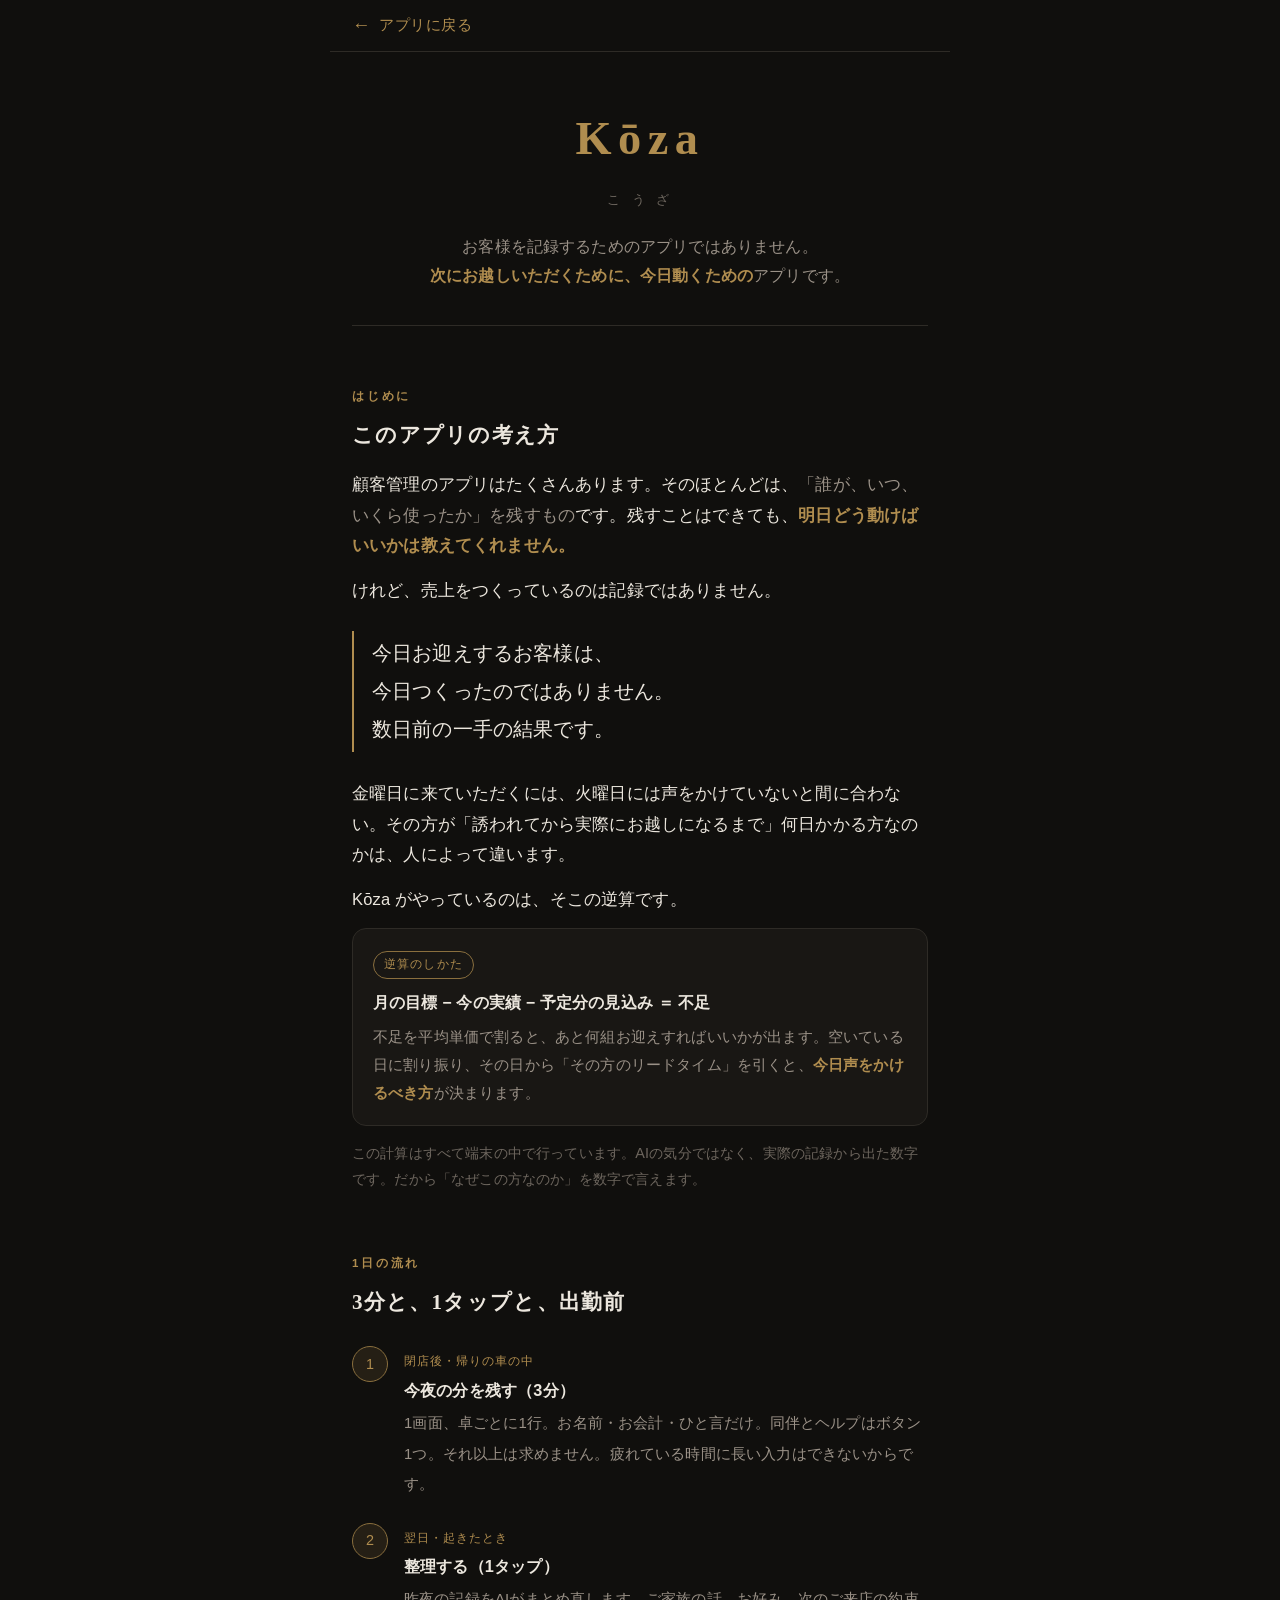
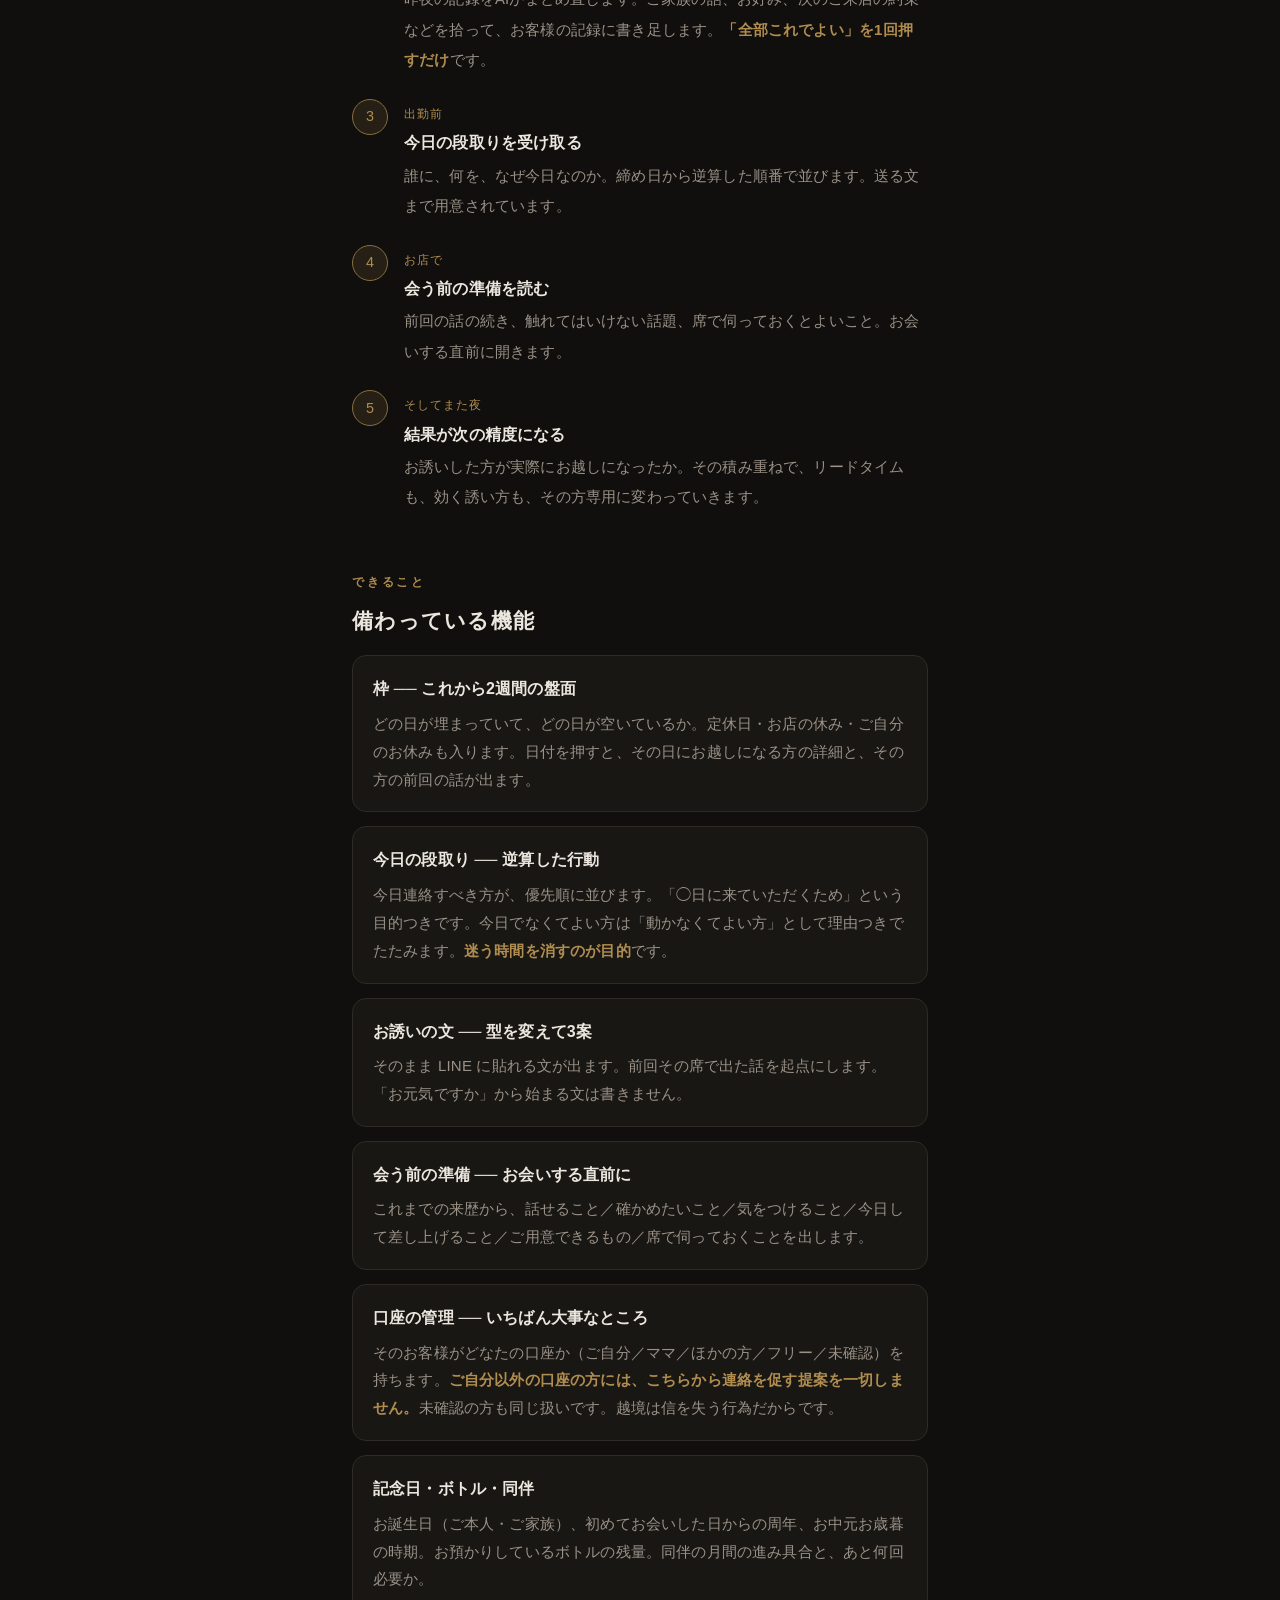
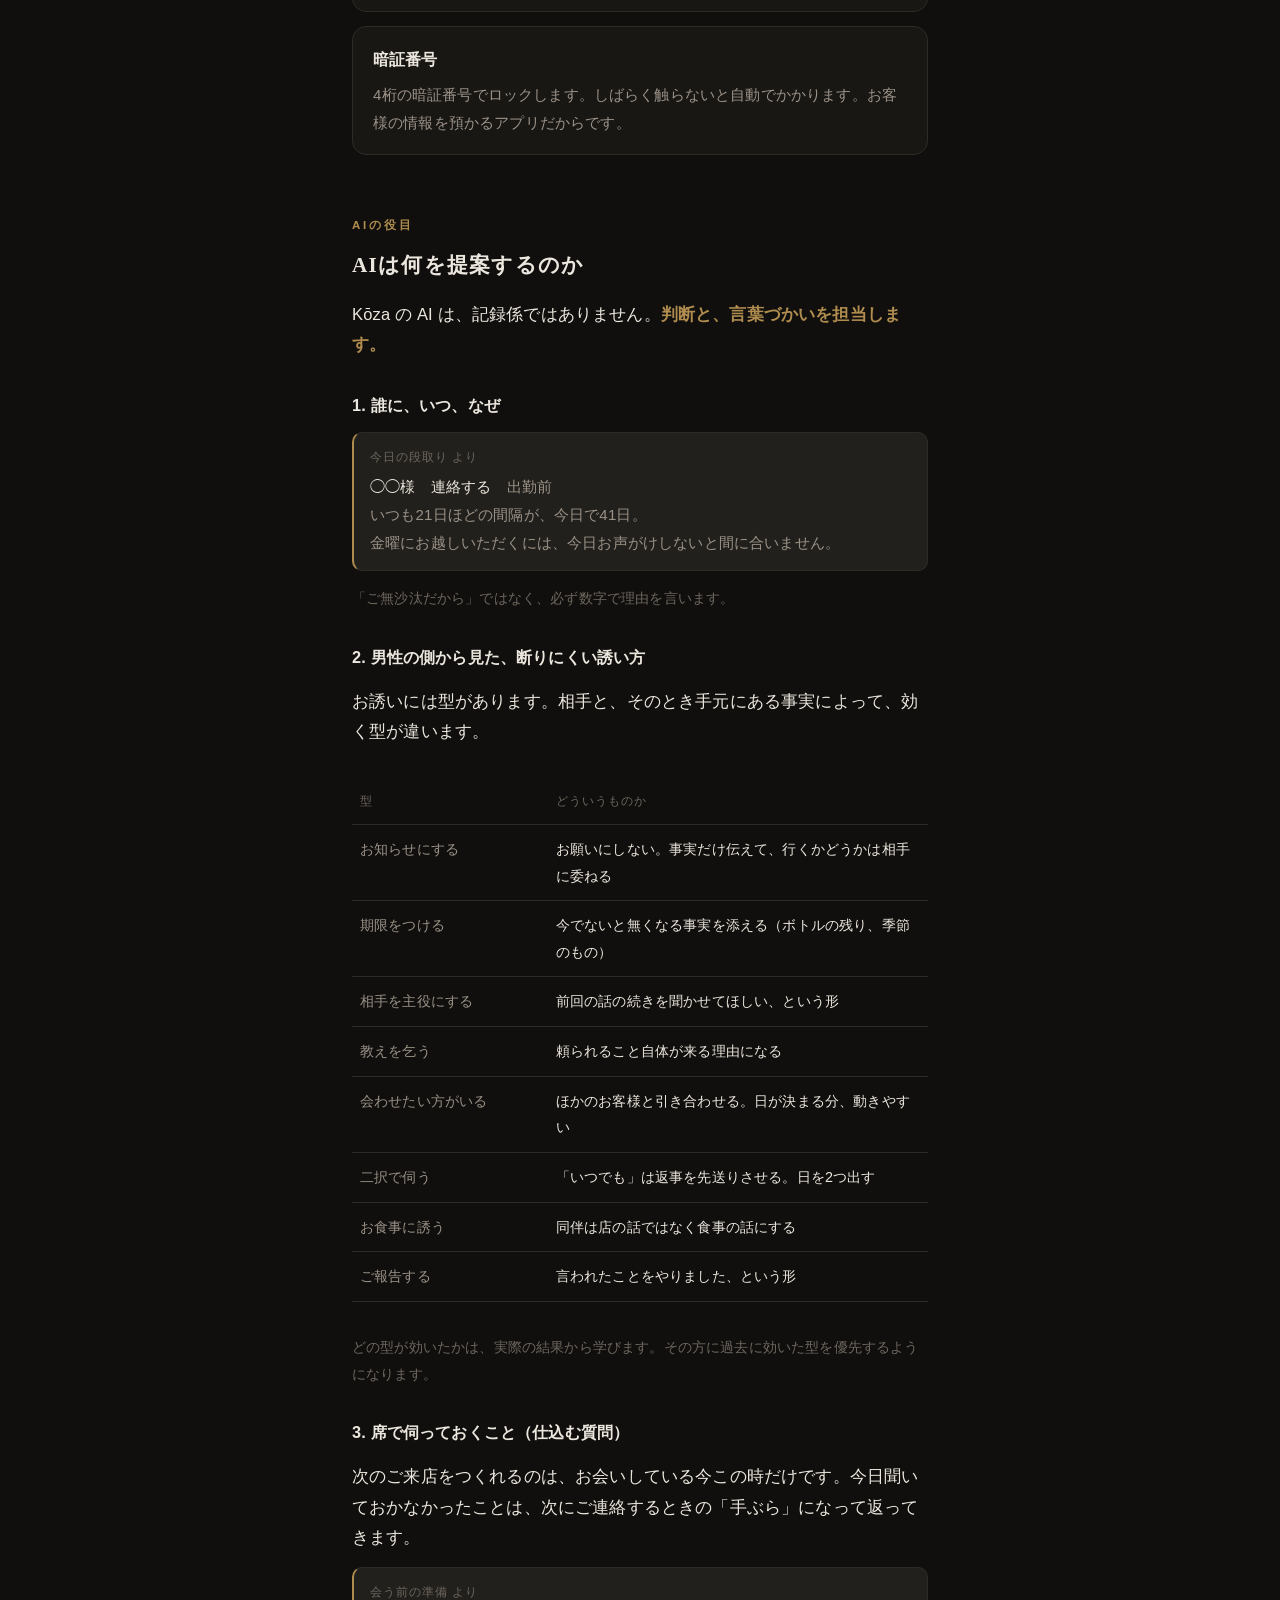
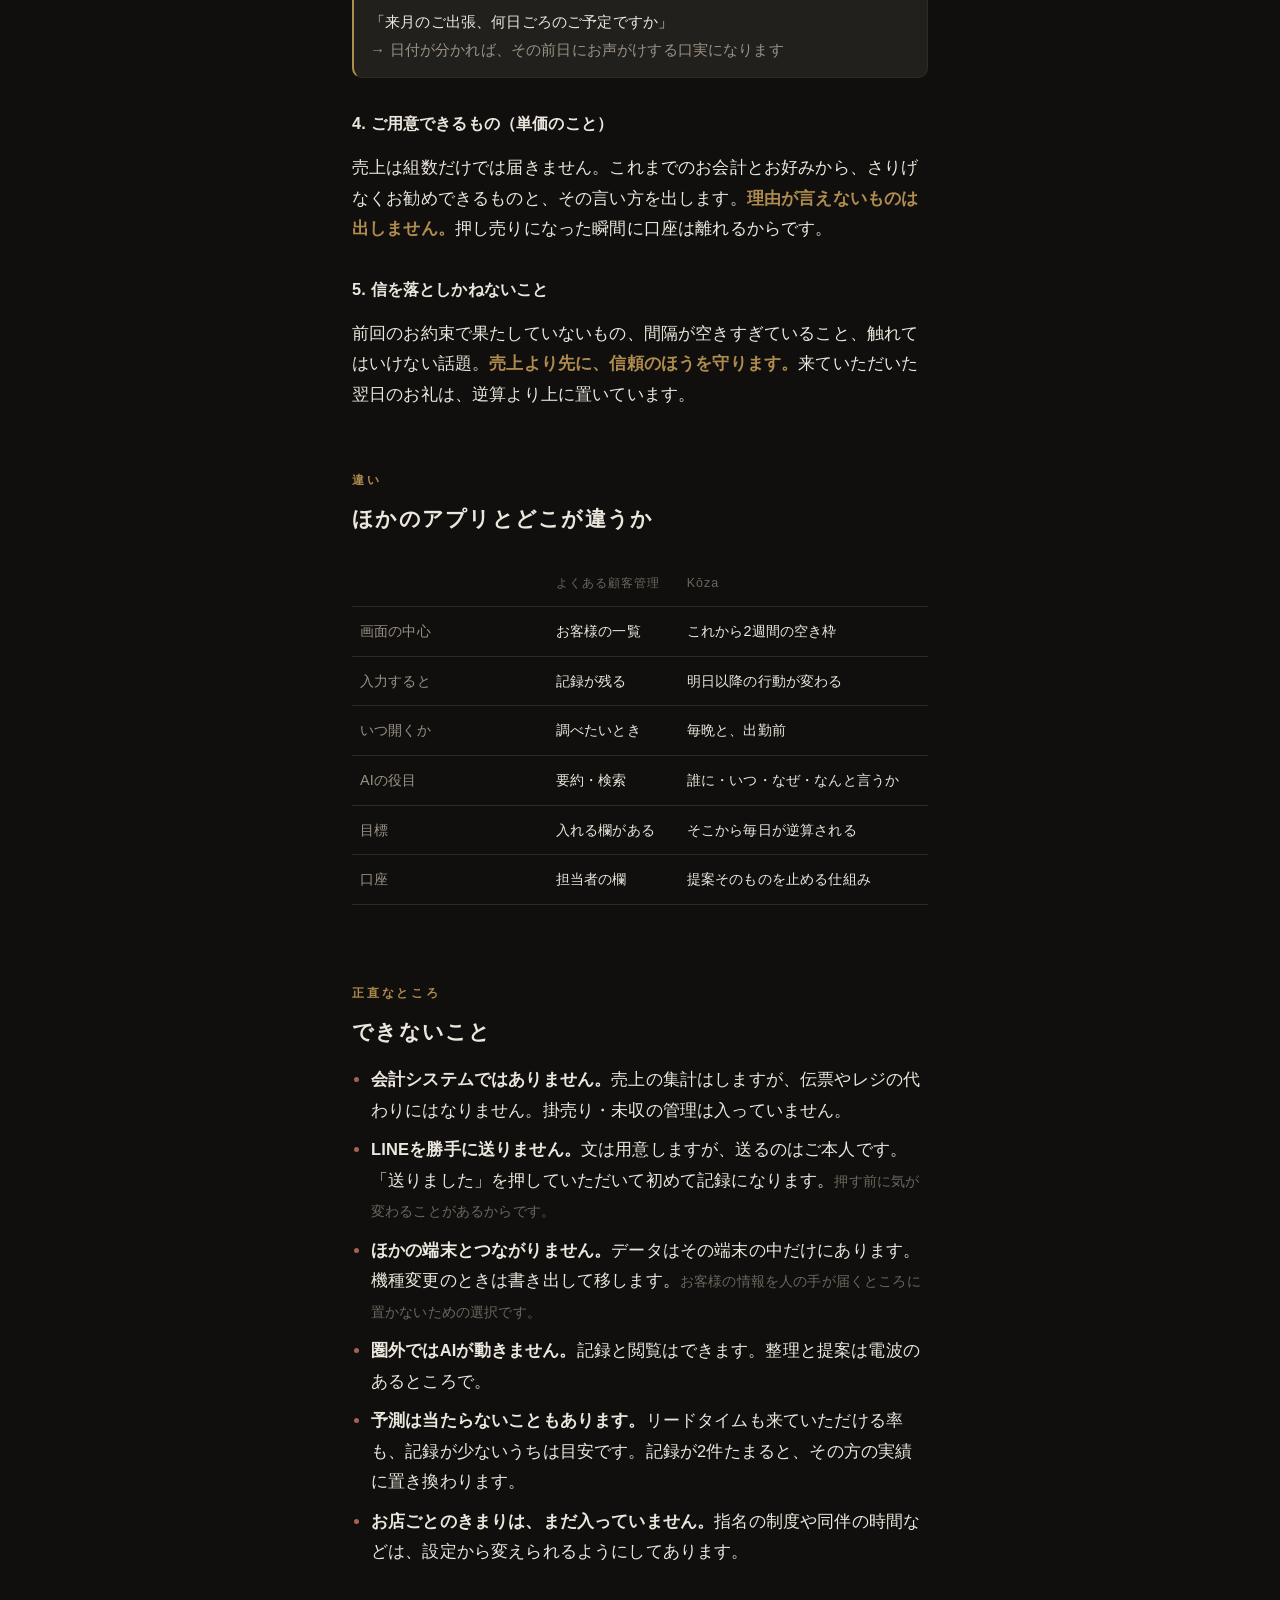
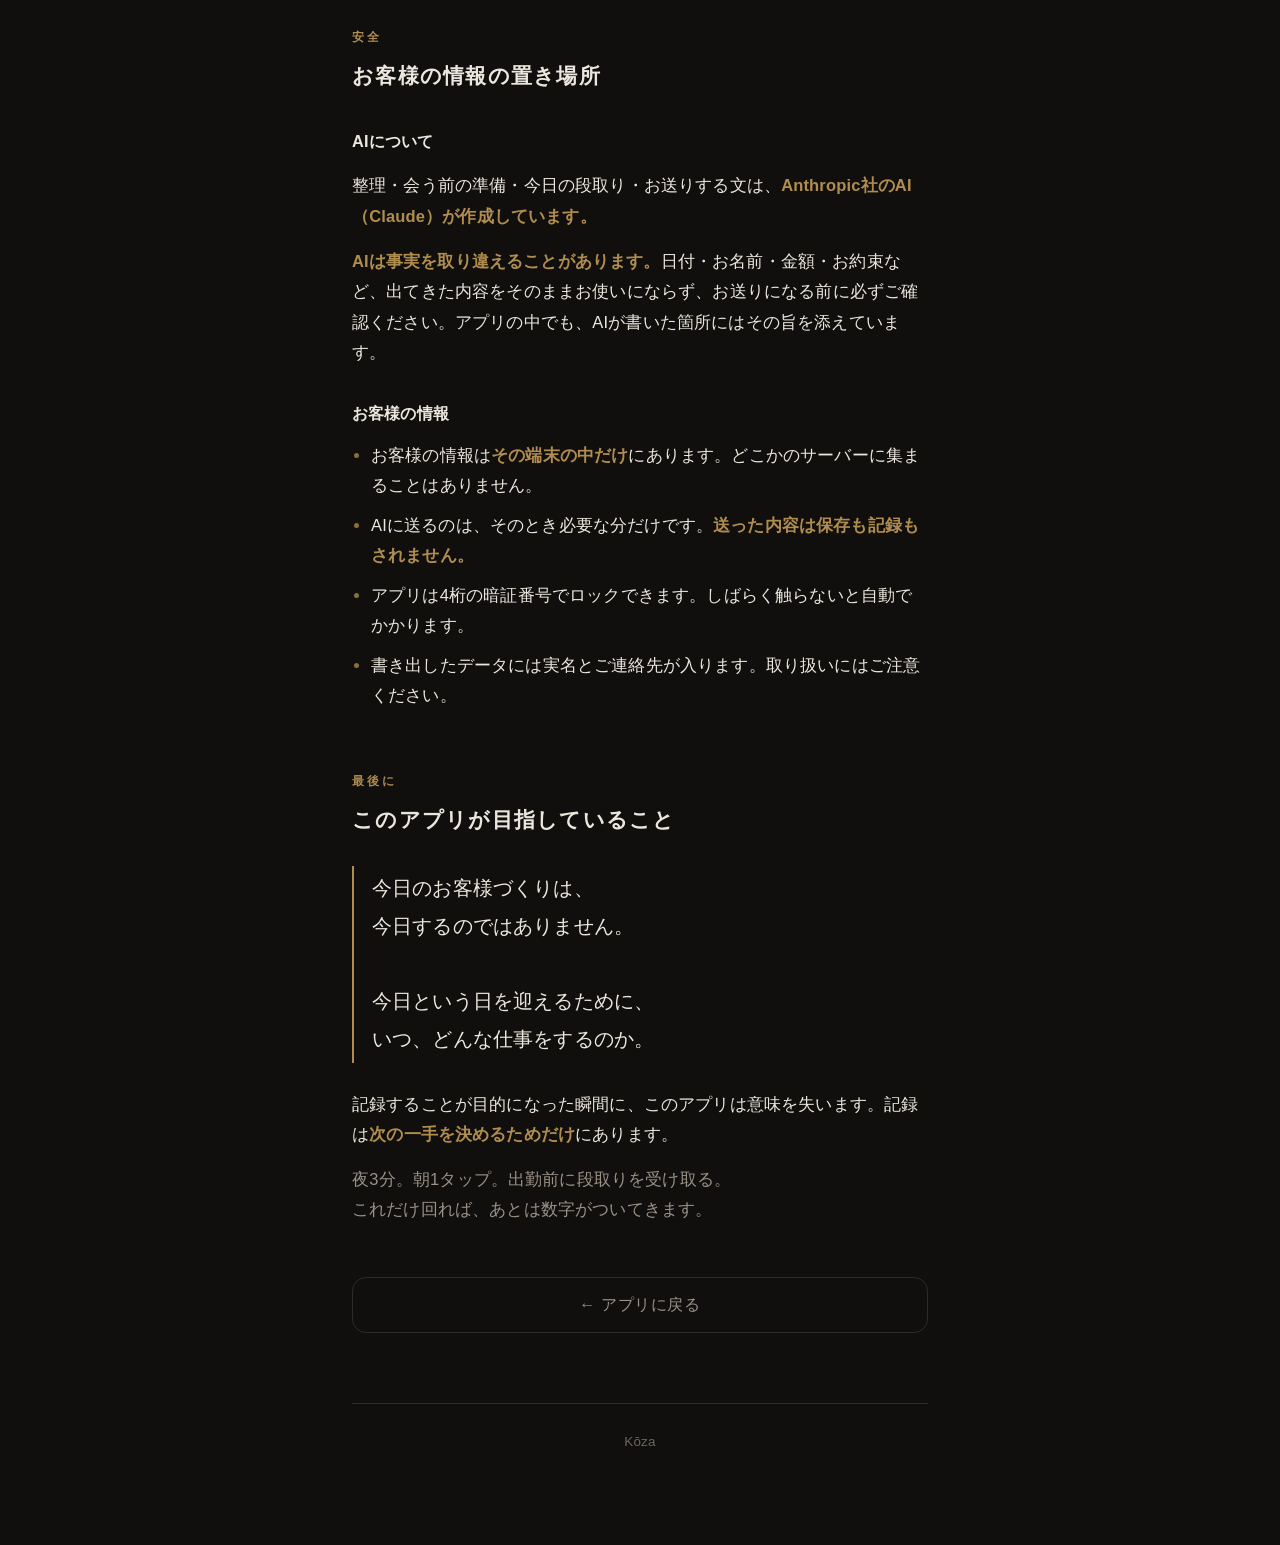
==== commit 38f95585: "説明ページに戻り道をつけ、要らない文言を落とす ・ホーム画面から立ち上げるとブラウザの戻るボタンが無く、出口が無かった。   上に貼り付く帯と、末尾のボタン。アプリの中から開いたときは読み込み直さない" ====
--- a/about.html
+++ b/about.html
@@ -20,7 +20,18 @@
   font-size:16.5px;line-height:1.85;letter-spacing:.01em}
 .wrap{max-width:620px;margin:0 auto;padding:0 22px 90px}
 
-header.top{padding:56px 0 34px;text-align:center;border-bottom:1px solid var(--ink-3)}
+/* 戻り道。ホーム画面から立ち上げると、ブラウザの戻るボタンが無いことがある。
+ * 出口の無い画面を作らない。 */
+.backbar{
+  position:sticky;top:0;z-index:10;display:flex;align-items:center;gap:8px;
+  min-height:52px;padding:0 22px;margin:0 -22px;
+  background:var(--ink-0);border-bottom:1px solid var(--ink-3);
+  color:var(--accent);text-decoration:none;font-size:.95rem;letter-spacing:.04em;
+}
+.backbar:active{background:var(--ink-1)}
+.backbar span{font-size:1.15rem;line-height:1}
+
+header.top{padding:44px 0 34px;text-align:center;border-bottom:1px solid var(--ink-3)}
 .brand{font-family:var(--display);font-size:2.9rem;letter-spacing:.14em;
   color:var(--accent);margin:0 0 6px}
 .brand-sub{color:var(--text-faint);font-size:.8rem;letter-spacing:.3em;margin:0 0 20px}
@@ -36,6 +47,14 @@
 .faint{color:var(--text-faint);font-size:.9rem}
 strong{color:var(--accent);font-weight:600}
 
+.actions-back{margin:52px 0 0}
+.backlink{
+  display:flex;align-items:center;justify-content:center;min-height:56px;
+  border:1px solid var(--ink-3);border-radius:14px;
+  color:var(--text-dim);text-decoration:none;font-size:1rem;letter-spacing:.04em;
+}
+.backlink:active{background:var(--ink-1)}
+
 .pull{font-family:var(--display);font-size:1.24rem;line-height:1.9;
   border-left:2px solid var(--accent);padding:4px 0 4px 18px;margin:26px 0;color:var(--text)}
 
@@ -77,6 +96,10 @@
 </head>
 <body>
 <div class="wrap">
+
+<a class="backbar" id="backbar" href="index.html">
+  <span aria-hidden="true">&#8592;</span> アプリに戻る
+</a>
 
 <header class="top">
   <h1 class="brand">Kōza</h1>
@@ -258,11 +281,24 @@
 
 <p class="dim">夜3分。朝1タップ。出勤前に段取りを受け取る。<br>これだけ回れば、あとは数字がついてきます。</p>
 
-<footer>
-  Kōza — 高級クラブのホステスのための行動アプリ<br>
-  <span style="opacity:.6">この説明書は端末に保存できます</span>
-</footer>
-
-</div>
+<div class="actions-back">
+  <a class="backlink" href="index.html">&#8592; アプリに戻る</a>
+</div>
+
+<footer>Kōza</footer>
+
+</div>
+
+<script>
+/* アプリの中から開いたときは、読み込み直さずに戻る。
+ * ホーム画面から直に開いたときだけ、index.html へ行く。 */
+(function () {
+  var same = document.referrer && document.referrer.indexOf(location.origin) === 0;
+  if (!same) return;
+  [].slice.call(document.querySelectorAll('#backbar, .backlink')).forEach(function (a) {
+    a.addEventListener('click', function (e) { e.preventDefault(); history.back(); });
+  });
+})();
+</script>
 </body>
 </html>
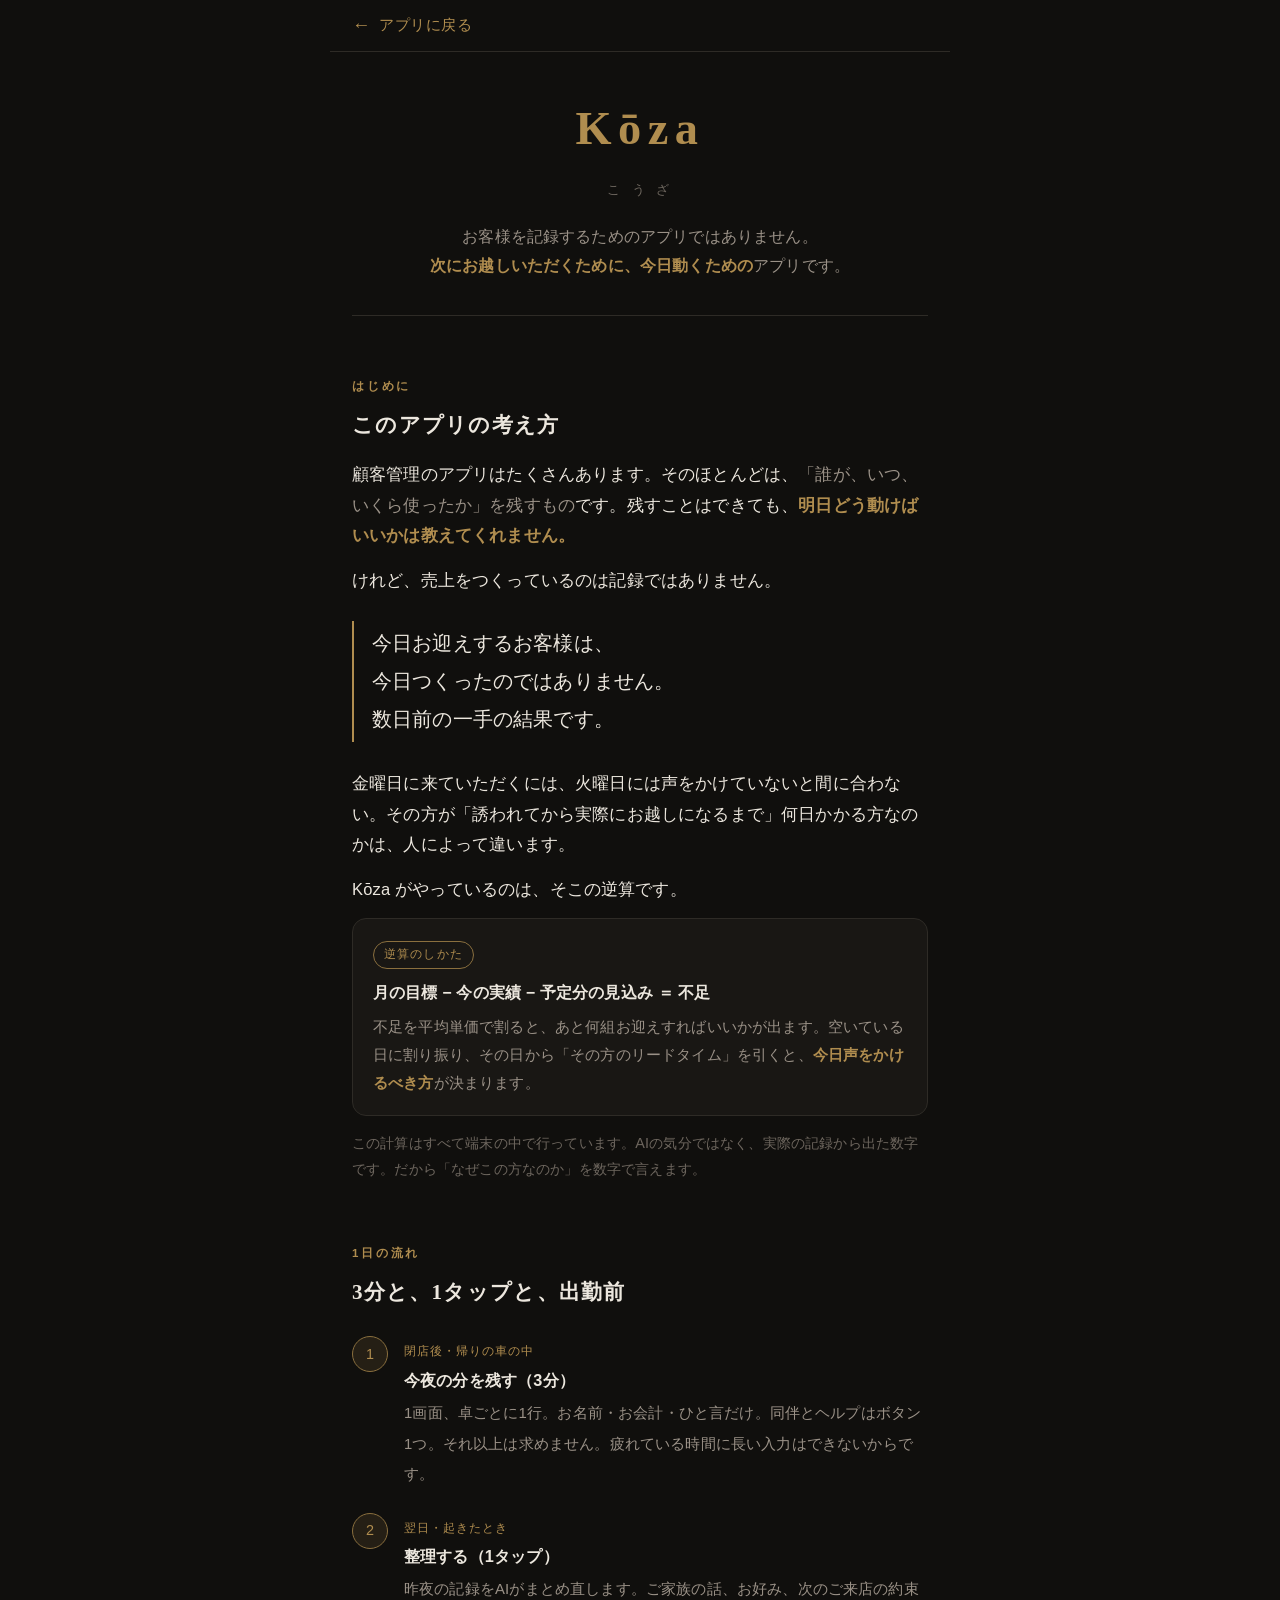
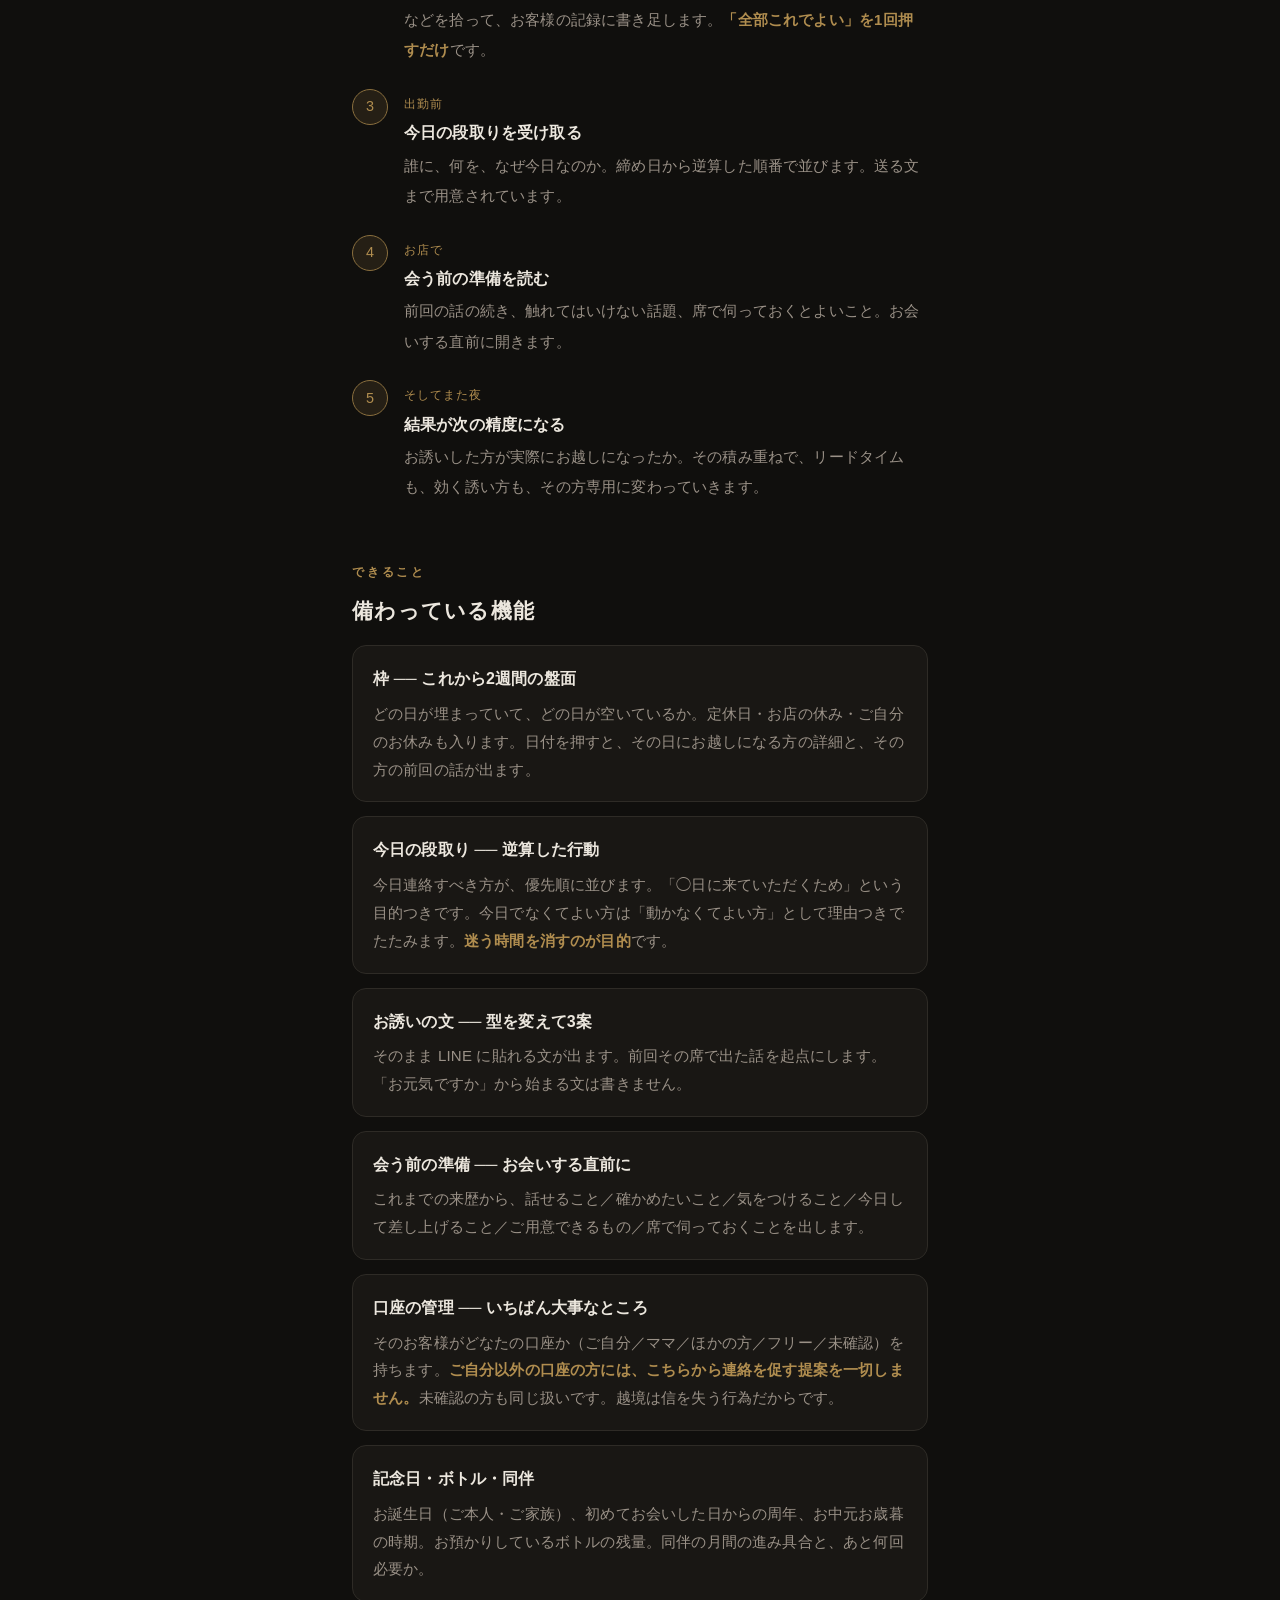
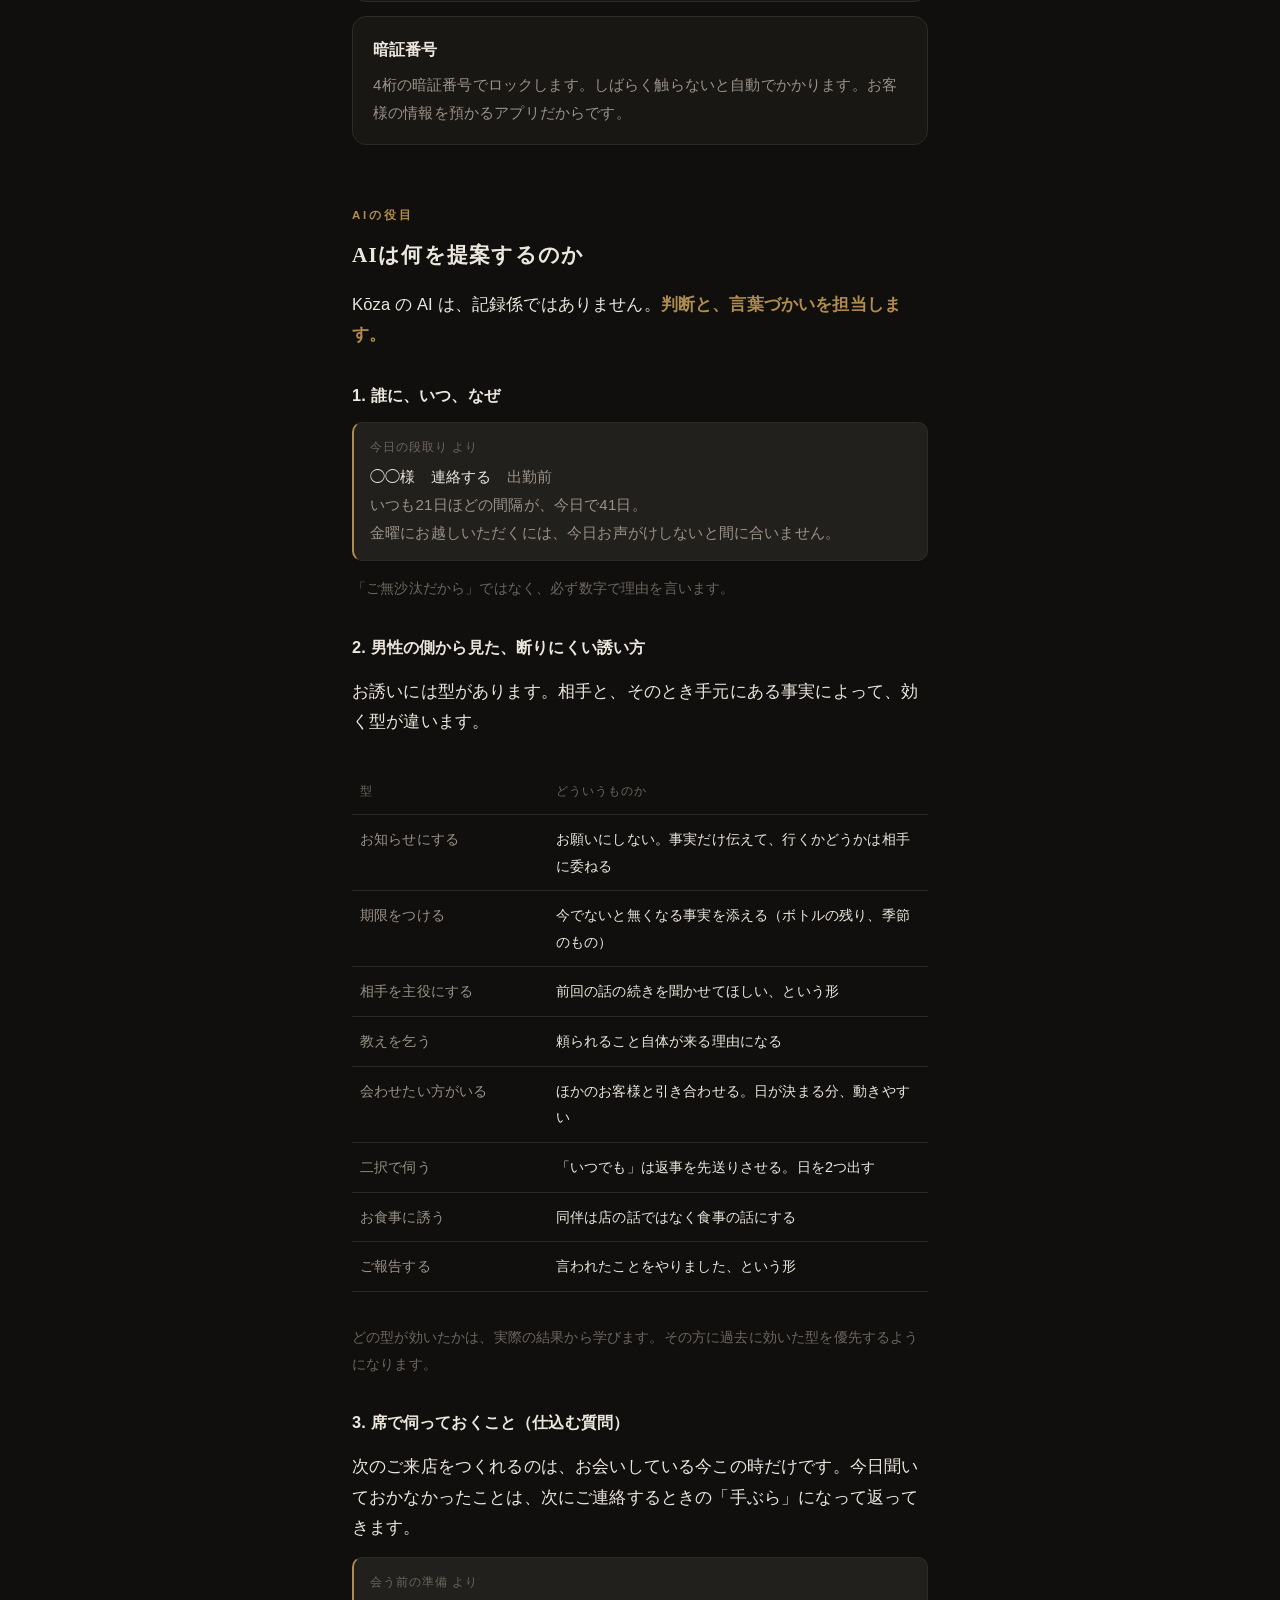
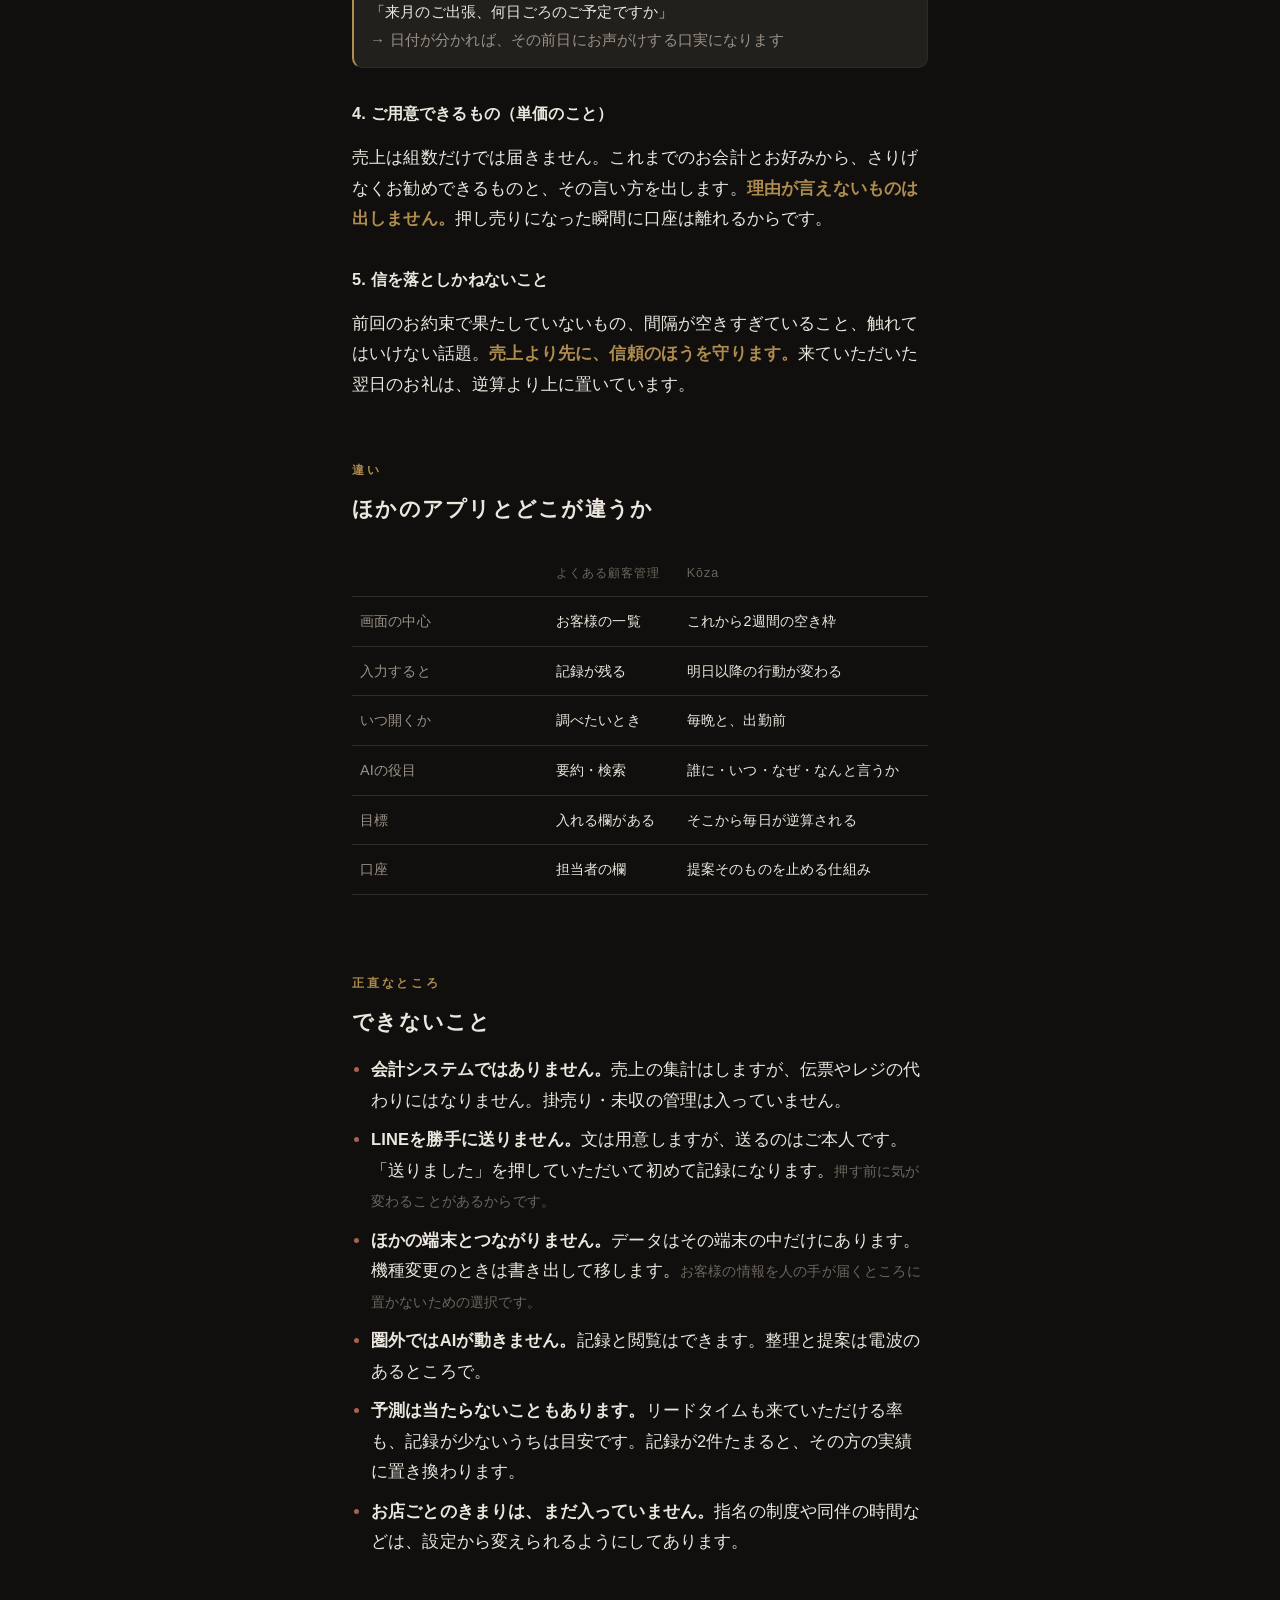
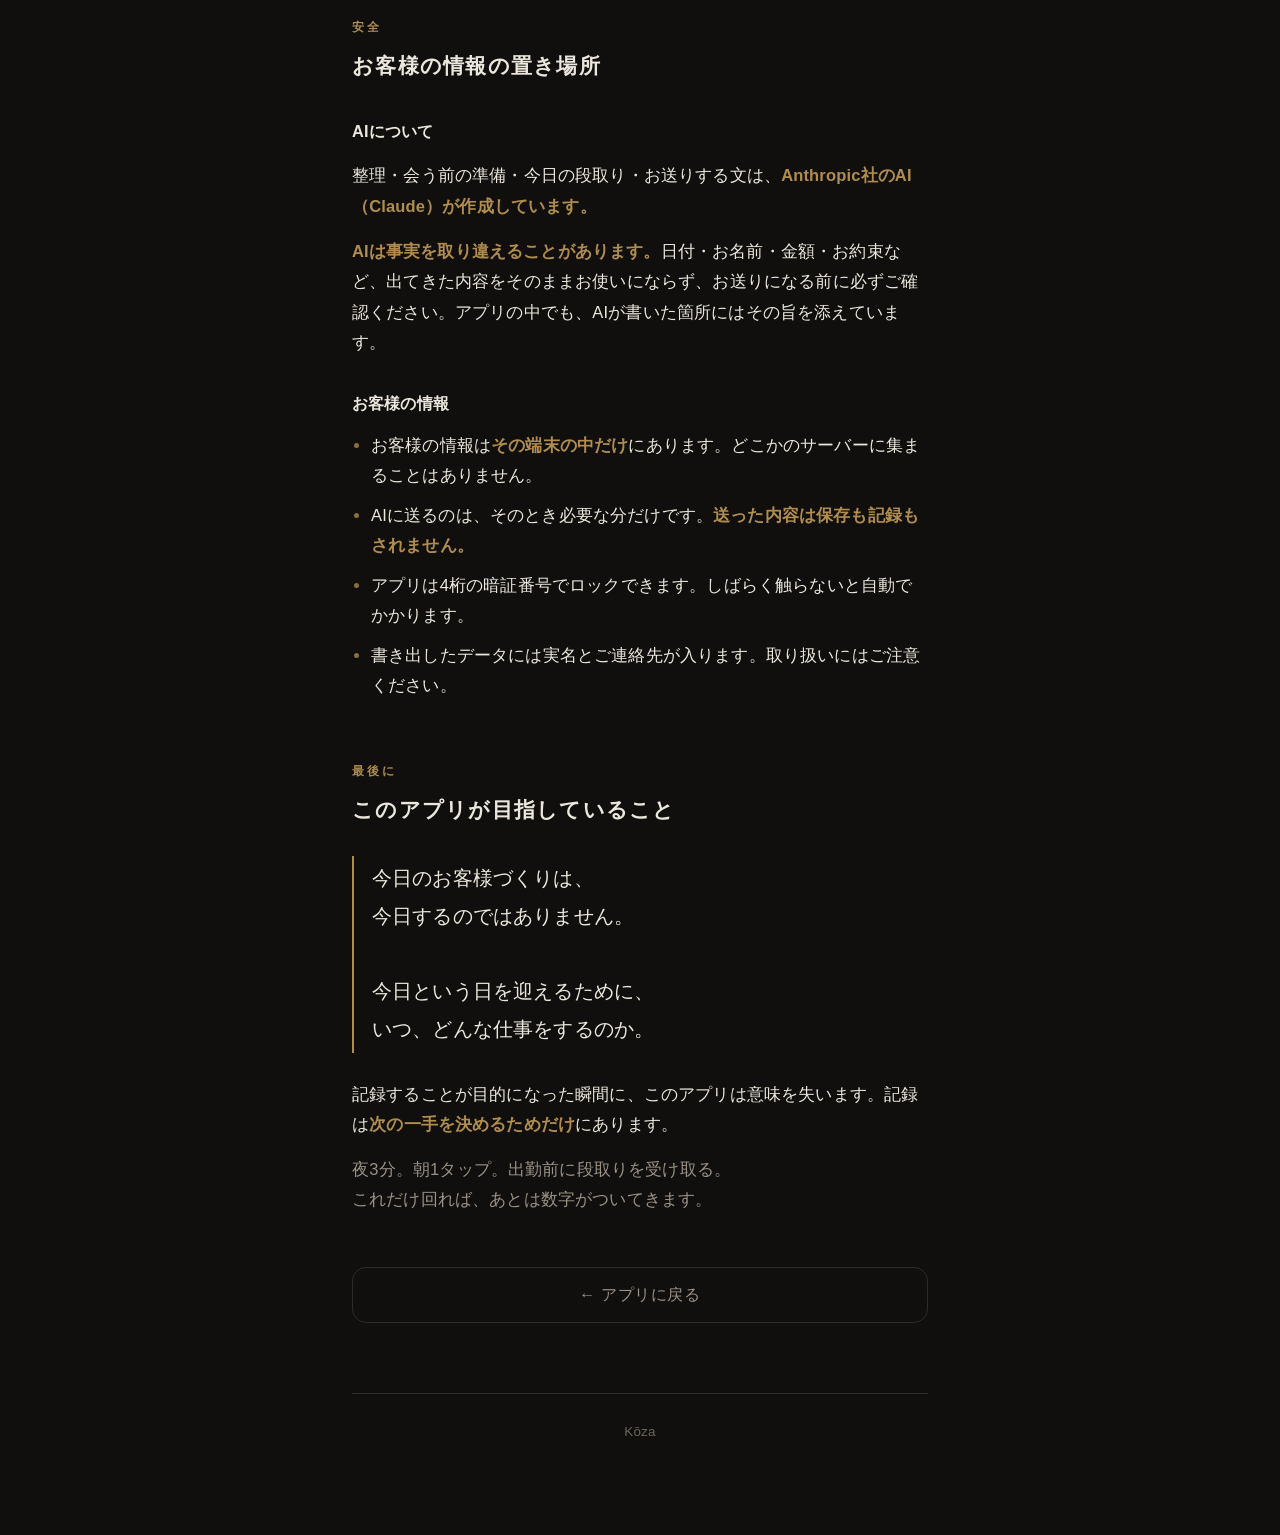
==== commit cac80b89: "設定を保存が、ずっと落ちていた 8/17 に設定欄を5つ減らしたとき、js側の読み取りを消し忘れていた。 画面に無い欄を getElementById で読みにいって例外になり、 **「設定を保存」を" ====
--- a/about.html
+++ b/about.html
@@ -22,16 +22,19 @@
 
 /* 戻り道。ホーム画面から立ち上げると、ブラウザの戻るボタンが無いことがある。
  * 出口の無い画面を作らない。 */
+/* viewport-fit=cover なので、上端は時計と電波の下に潜る。
+ * 潜ったところは触っても反応しない。安全域のぶんだけ内側に押し出す。 */
 .backbar{
   position:sticky;top:0;z-index:10;display:flex;align-items:center;gap:8px;
-  min-height:52px;padding:0 22px;margin:0 -22px;
+  min-height:calc(52px + env(safe-area-inset-top));
+  padding:env(safe-area-inset-top) 22px 0;margin:0 -22px;
   background:var(--ink-0);border-bottom:1px solid var(--ink-3);
   color:var(--accent);text-decoration:none;font-size:.95rem;letter-spacing:.04em;
 }
 .backbar:active{background:var(--ink-1)}
 .backbar span{font-size:1.15rem;line-height:1}
 
-header.top{padding:44px 0 34px;text-align:center;border-bottom:1px solid var(--ink-3)}
+header.top{padding:34px 0 34px;text-align:center;border-bottom:1px solid var(--ink-3)}
 .brand{font-family:var(--display);font-size:2.9rem;letter-spacing:.14em;
   color:var(--accent);margin:0 0 6px}
 .brand-sub{color:var(--text-faint);font-size:.8rem;letter-spacing:.3em;margin:0 0 20px}
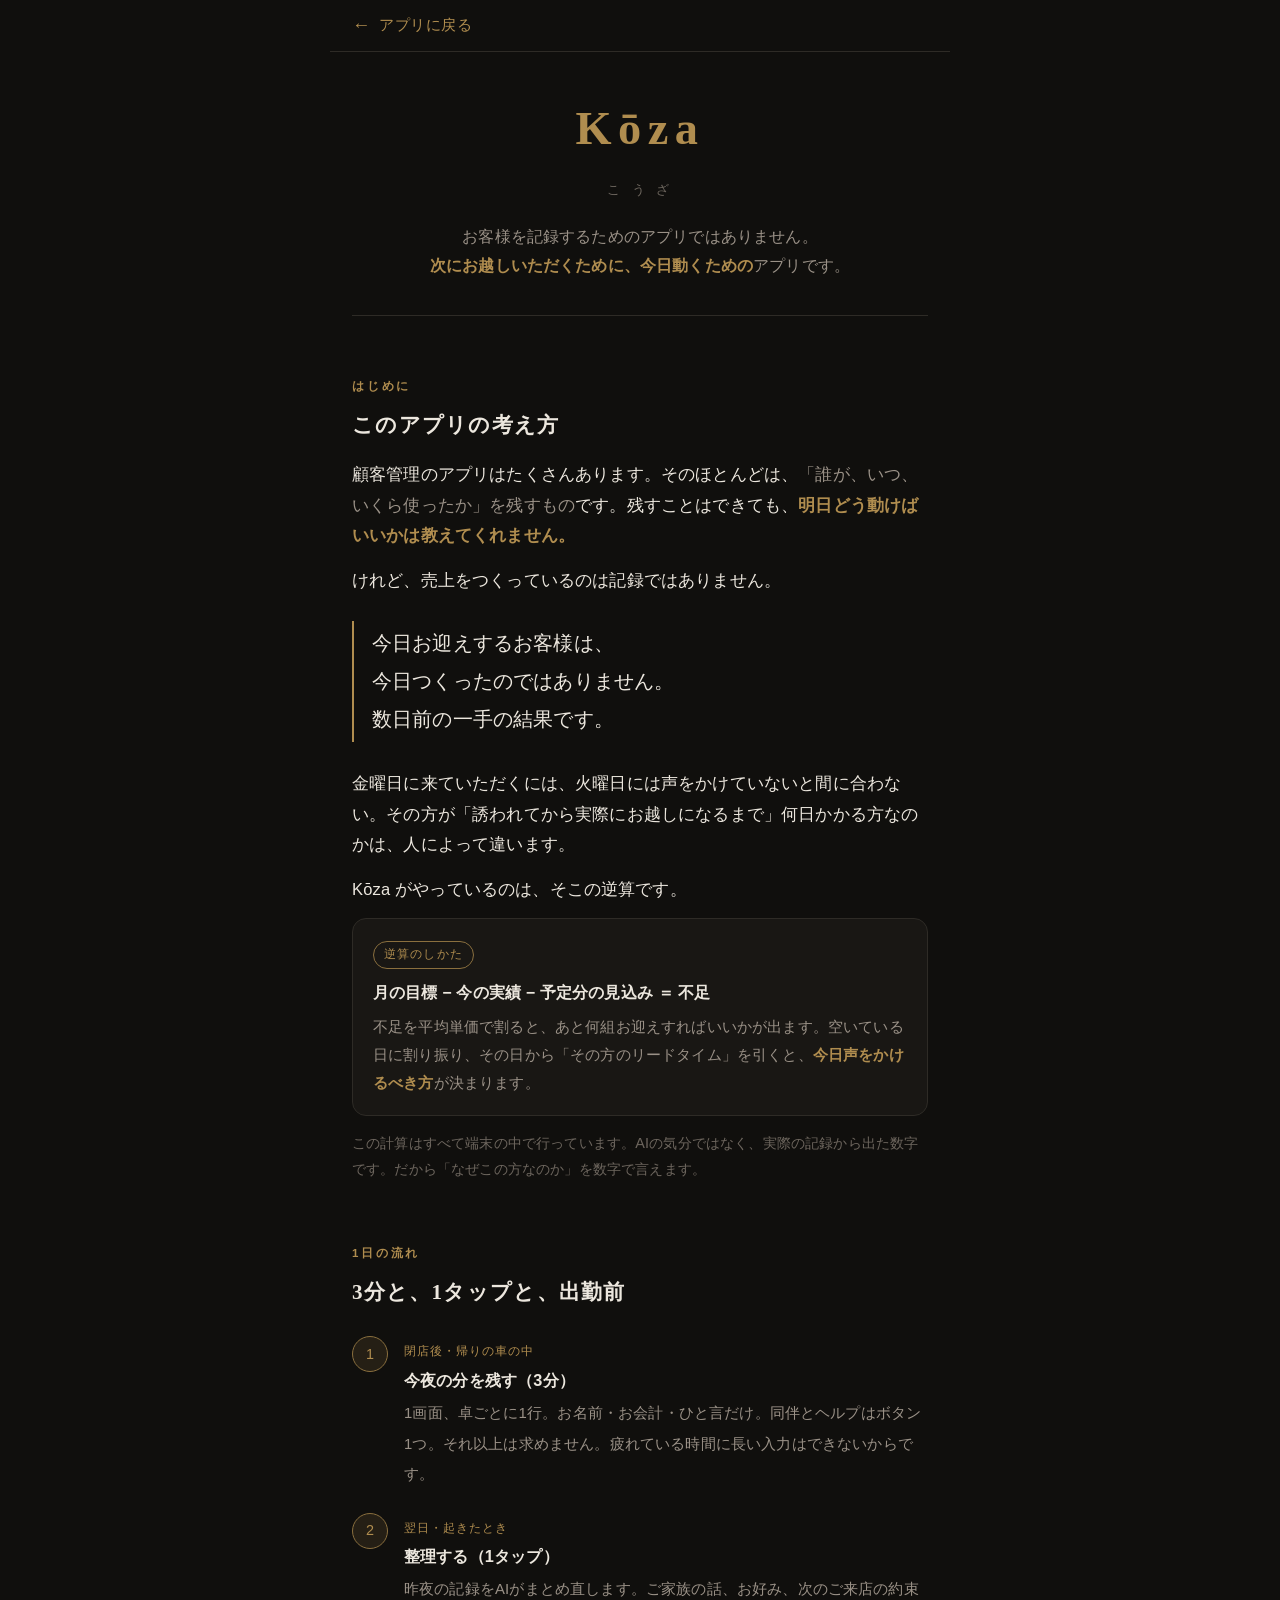
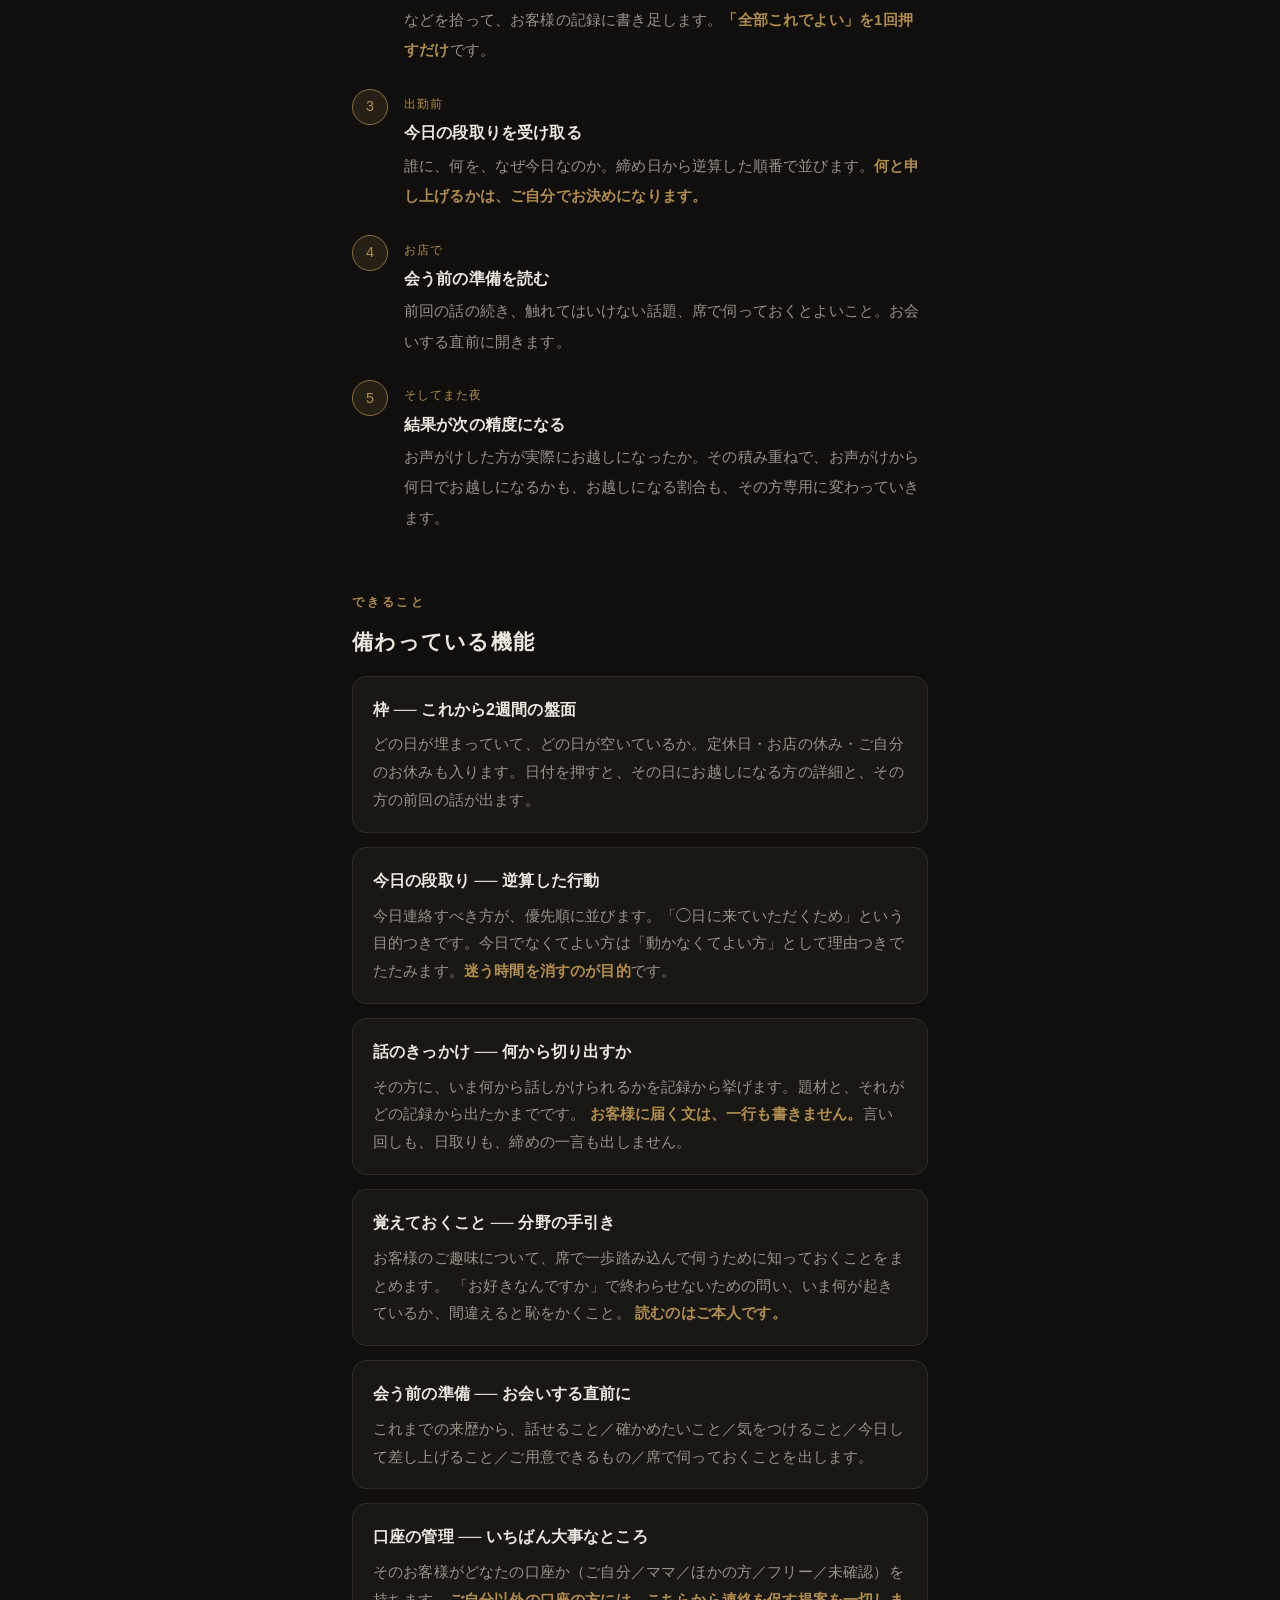
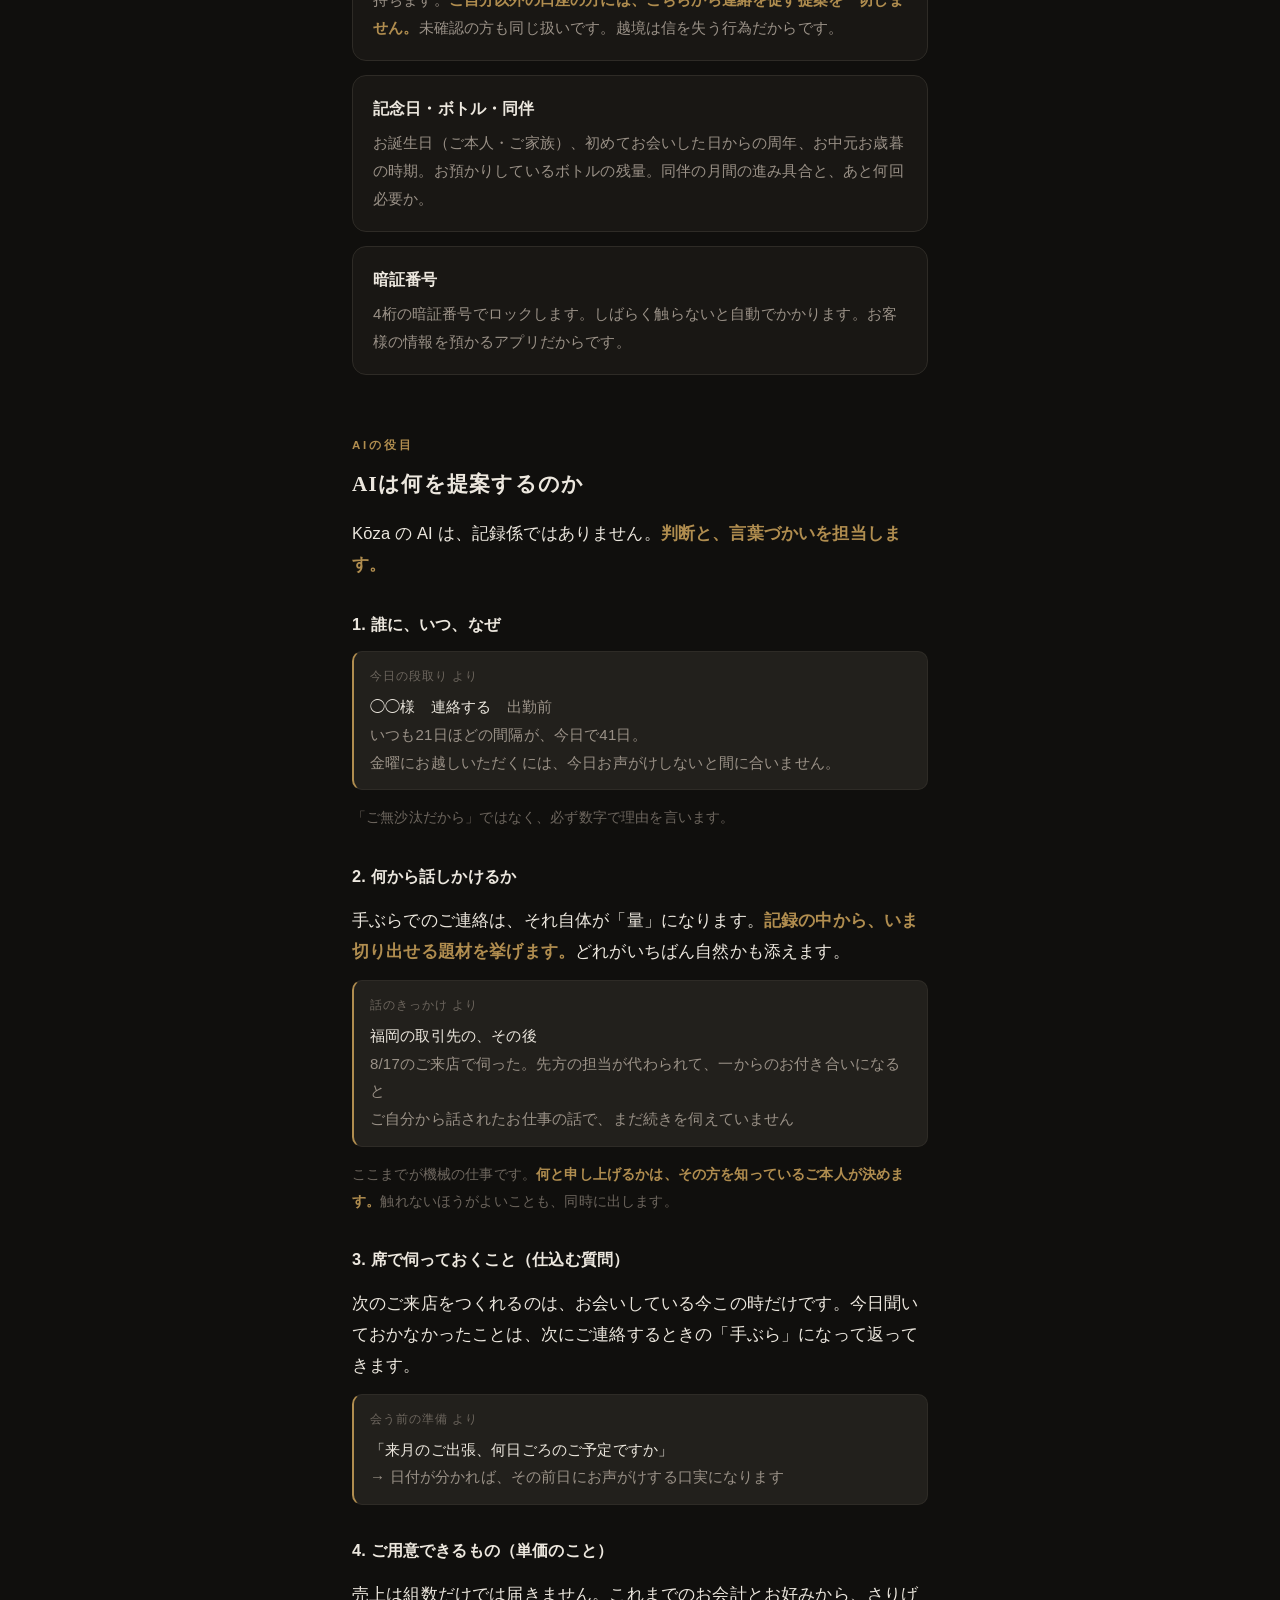
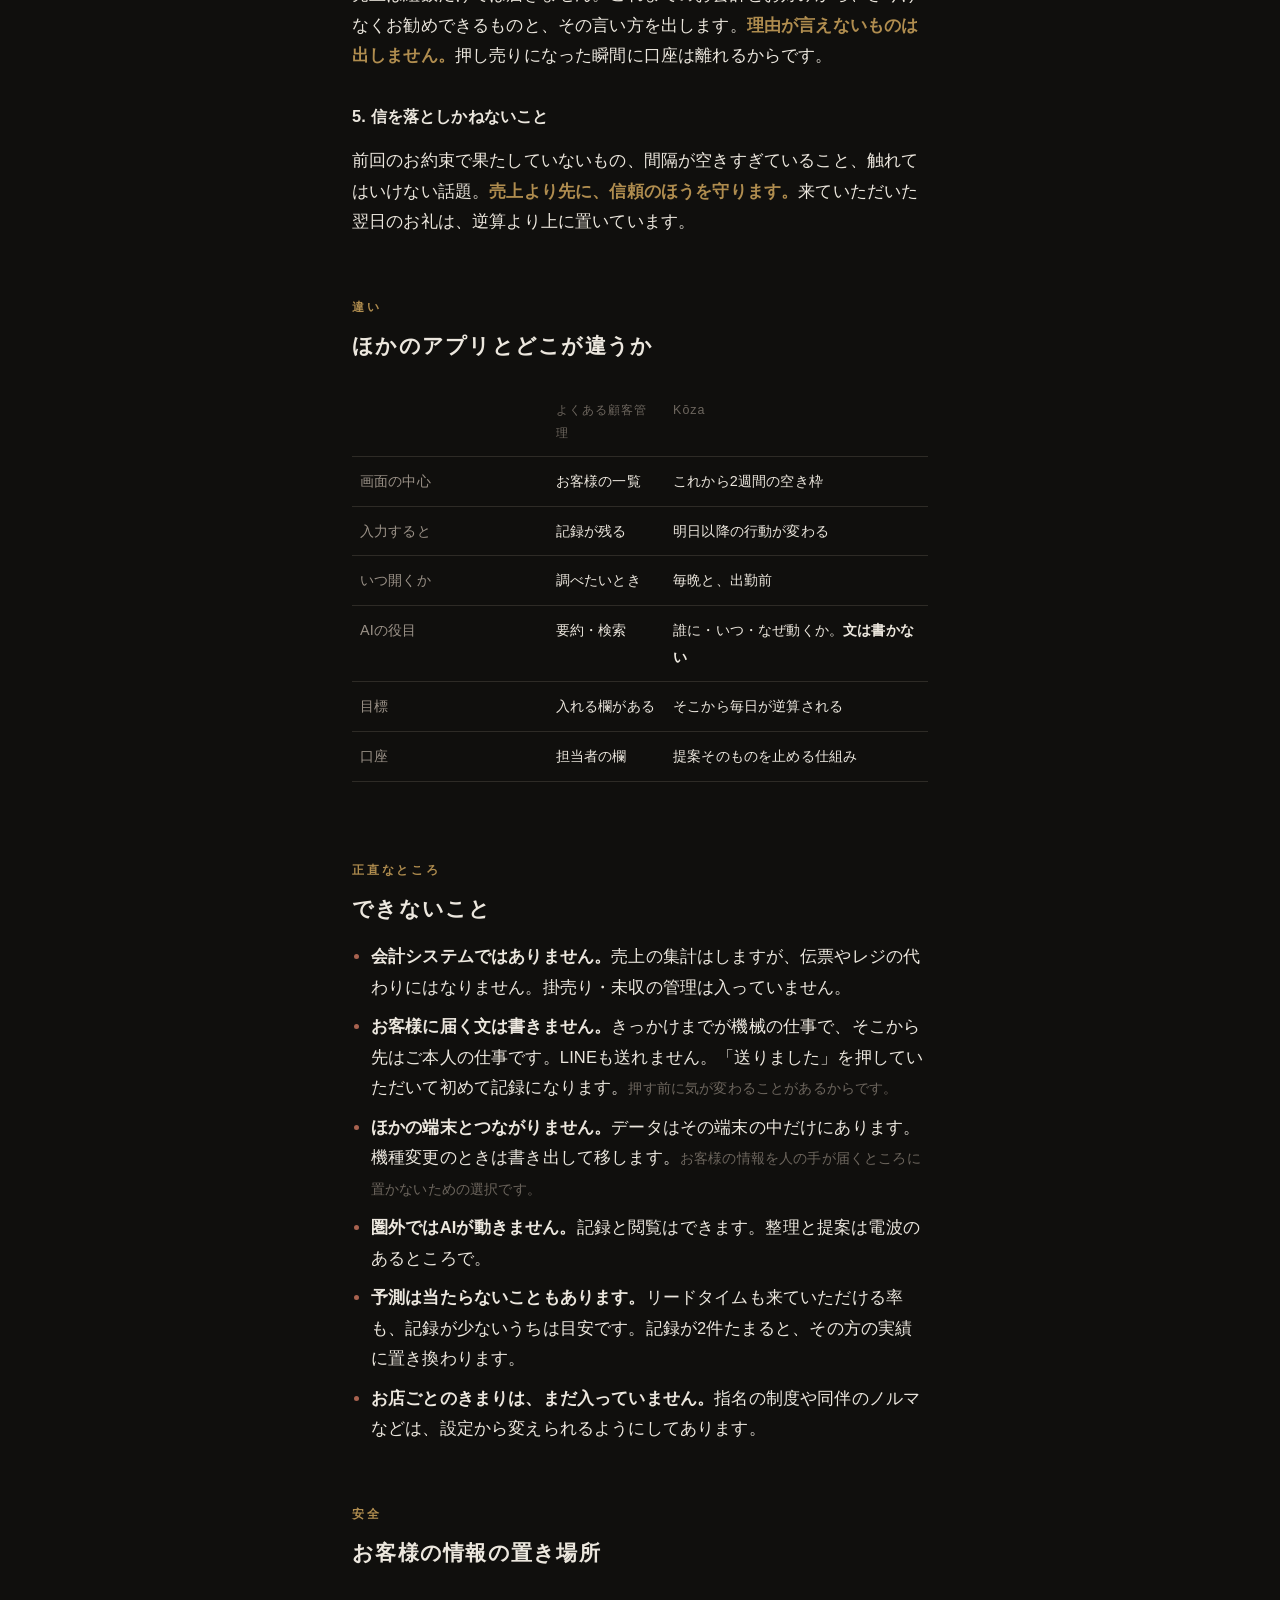
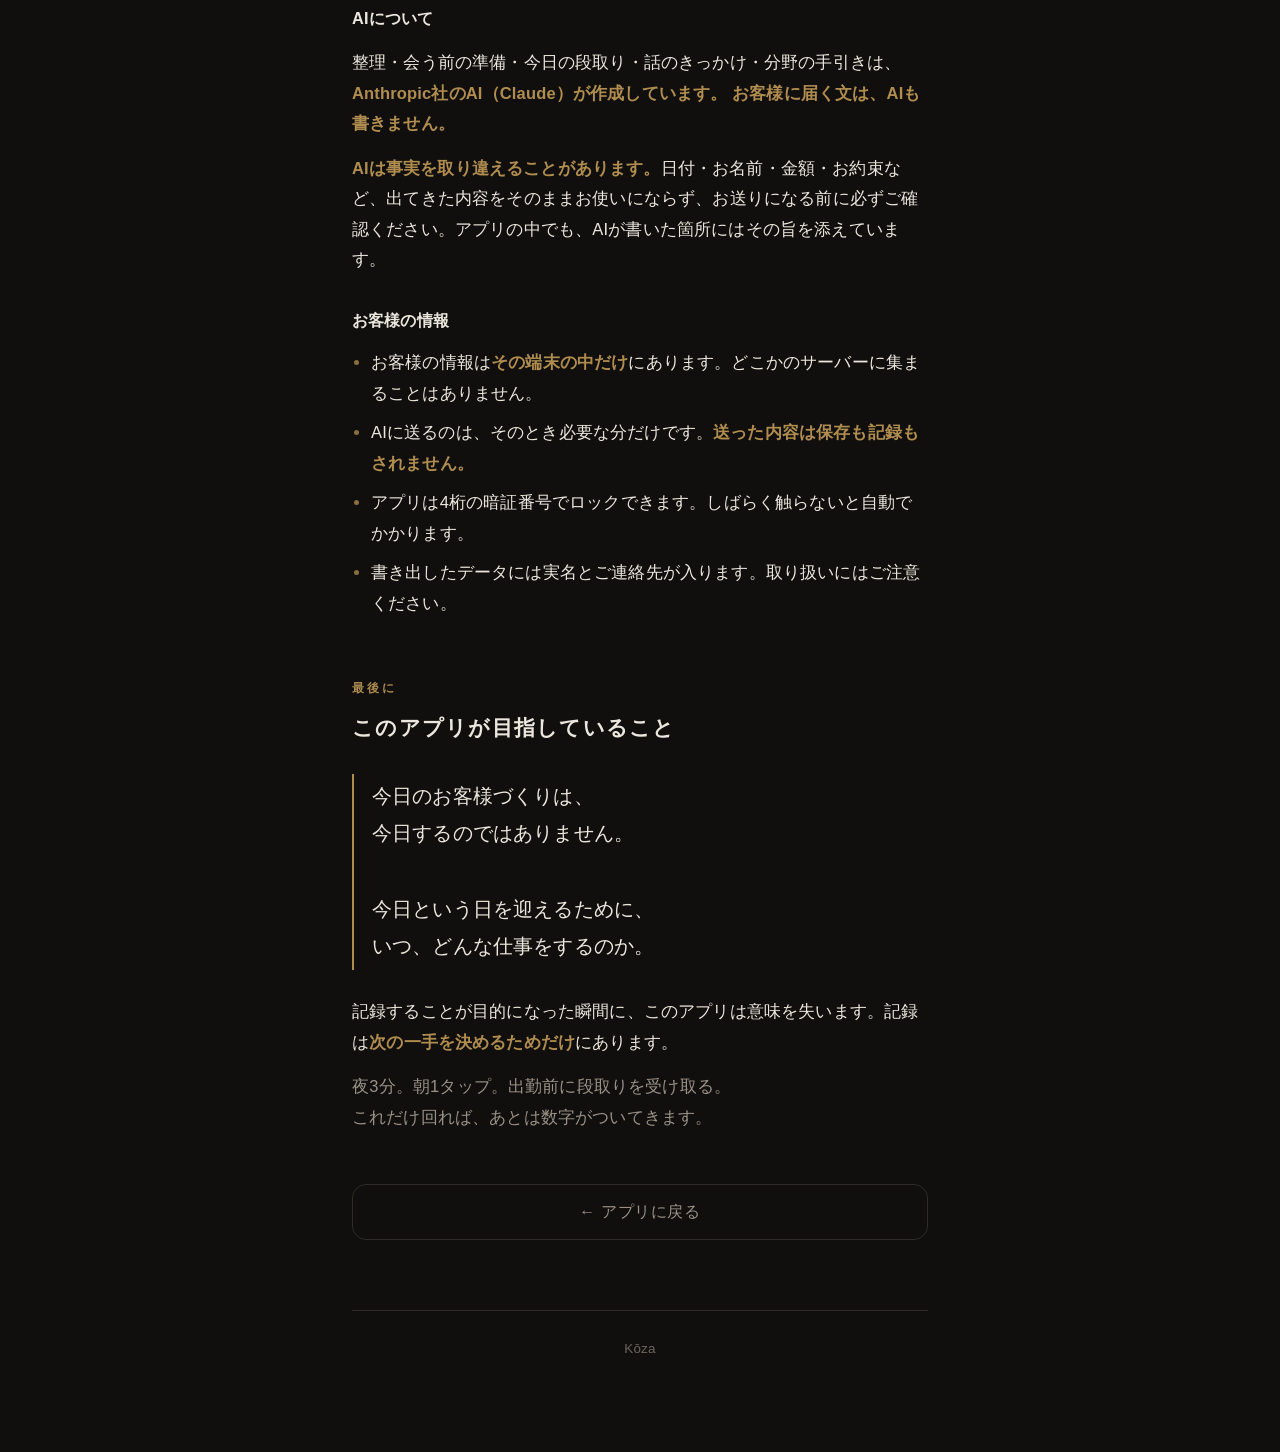
==== commit ea1d22ca: "説明を足すのをやめて、画面で分かるようにする 直すたびに説明文が増えていた。読まないと分からない画面は、 読まれない画面である。指摘のあった箇所を、文ではなく形で直す。    今夜の分   「何も押さ" ====
--- a/about.html
+++ b/about.html
@@ -146,7 +146,7 @@
   <li>
     <span class="when">出勤前</span>
     <b>今日の段取りを受け取る</b>
-    <span>誰に、何を、なぜ今日なのか。締め日から逆算した順番で並びます。送る文まで用意されています。</span>
+    <span>誰に、何を、なぜ今日なのか。締め日から逆算した順番で並びます。<strong>何と申し上げるかは、ご自分でお決めになります。</strong></span>
   </li>
   <li>
     <span class="when">お店で</span>
@@ -156,7 +156,7 @@
   <li>
     <span class="when">そしてまた夜</span>
     <b>結果が次の精度になる</b>
-    <span>お誘いした方が実際にお越しになったか。その積み重ねで、リードタイムも、効く誘い方も、その方専用に変わっていきます。</span>
+    <span>お声がけした方が実際にお越しになったか。その積み重ねで、お声がけから何日でお越しになるかも、お越しになる割合も、その方専用に変わっていきます。</span>
   </li>
 </ol>
 
@@ -173,8 +173,16 @@
 </div>
 
 <div class="card">
-  <h4>お誘いの文 ── 型を変えて3案</h4>
-  <p>そのまま LINE に貼れる文が出ます。前回その席で出た話を起点にします。「お元気ですか」から始まる文は書きません。</p>
+  <h4>話のきっかけ ── 何から切り出すか</h4>
+  <p>その方に、いま何から話しかけられるかを記録から挙げます。題材と、それがどの記録から出たかまでです。
+    <strong>お客様に届く文は、一行も書きません。</strong>言い回しも、日取りも、締めの一言も出しません。</p>
+</div>
+
+<div class="card">
+  <h4>覚えておくこと ── 分野の手引き</h4>
+  <p>お客様のご趣味について、席で一歩踏み込んで伺うために知っておくことをまとめます。
+    「お好きなんですか」で終わらせないための問い、いま何が起きているか、間違えると恥をかくこと。
+    <strong>読むのはご本人です。</strong></p>
 </div>
 
 <div class="card">
@@ -210,20 +218,15 @@
 </div>
 <p class="faint">「ご無沙汰だから」ではなく、必ず数字で理由を言います。</p>
 
-<h3>2. 男性の側から見た、断りにくい誘い方</h3>
-<p>お誘いには型があります。相手と、そのとき手元にある事実によって、効く型が違います。</p>
-<div class="scroll"><table>
-<tr><th>型</th><th>どういうものか</th></tr>
-<tr><td>お知らせにする</td><td>お願いにしない。事実だけ伝えて、行くかどうかは相手に委ねる</td></tr>
-<tr><td>期限をつける</td><td>今でないと無くなる事実を添える（ボトルの残り、季節のもの）</td></tr>
-<tr><td>相手を主役にする</td><td>前回の話の続きを聞かせてほしい、という形</td></tr>
-<tr><td>教えを乞う</td><td>頼られること自体が来る理由になる</td></tr>
-<tr><td>会わせたい方がいる</td><td>ほかのお客様と引き合わせる。日が決まる分、動きやすい</td></tr>
-<tr><td>二択で伺う</td><td>「いつでも」は返事を先送りさせる。日を2つ出す</td></tr>
-<tr><td>お食事に誘う</td><td>同伴は店の話ではなく食事の話にする</td></tr>
-<tr><td>ご報告する</td><td>言われたことをやりました、という形</td></tr>
-</table></div>
-<p class="faint">どの型が効いたかは、実際の結果から学びます。その方に過去に効いた型を優先するようになります。</p>
+<h3>2. 何から話しかけるか</h3>
+<p>手ぶらでのご連絡は、それ自体が「量」になります。<strong>記録の中から、いま切り出せる題材を挙げます。</strong>どれがいちばん自然かも添えます。</p>
+<div class="msg">
+  <span class="who">話のきっかけ より</span>
+  福岡の取引先の、その後<br>
+  <span class="dim">8/17のご来店で伺った。先方の担当が代わられて、一からのお付き合いになると</span><br>
+  <span class="dim">ご自分から話されたお仕事の話で、まだ続きを伺えていません</span>
+</div>
+<p class="faint">ここまでが機械の仕事です。<strong>何と申し上げるかは、その方を知っているご本人が決めます。</strong>触れないほうがよいことも、同時に出します。</p>
 
 <h3>3. 席で伺っておくこと（仕込む質問）</h3>
 <p>次のご来店をつくれるのは、お会いしている今この時だけです。今日聞いておかなかったことは、次にご連絡するときの「手ぶら」になって返ってきます。</p>
@@ -246,7 +249,7 @@
 <tr><td>画面の中心</td><td>お客様の一覧</td><td>これから2週間の空き枠</td></tr>
 <tr><td>入力すると</td><td>記録が残る</td><td>明日以降の行動が変わる</td></tr>
 <tr><td>いつ開くか</td><td>調べたいとき</td><td>毎晩と、出勤前</td></tr>
-<tr><td>AIの役目</td><td>要約・検索</td><td>誰に・いつ・なぜ・なんと言うか</td></tr>
+<tr><td>AIの役目</td><td>要約・検索</td><td>誰に・いつ・なぜ動くか。<b>文は書かない</b></td></tr>
 <tr><td>目標</td><td>入れる欄がある</td><td>そこから毎日が逆算される</td></tr>
 <tr><td>口座</td><td>担当者の欄</td><td>提案そのものを止める仕組み</td></tr>
 </table></div>
@@ -255,17 +258,18 @@
 
 <ul class="no">
   <li><b>会計システムではありません。</b>売上の集計はしますが、伝票やレジの代わりにはなりません。掛売り・未収の管理は入っていません。</li>
-  <li><b>LINEを勝手に送りません。</b>文は用意しますが、送るのはご本人です。「送りました」を押していただいて初めて記録になります。<span class="faint">押す前に気が変わることがあるからです。</span></li>
+  <li><b>お客様に届く文は書きません。</b>きっかけまでが機械の仕事で、そこから先はご本人の仕事です。LINEも送れません。「送りました」を押していただいて初めて記録になります。<span class="faint">押す前に気が変わることがあるからです。</span></li>
   <li><b>ほかの端末とつながりません。</b>データはその端末の中だけにあります。機種変更のときは書き出して移します。<span class="faint">お客様の情報を人の手が届くところに置かないための選択です。</span></li>
   <li><b>圏外ではAIが動きません。</b>記録と閲覧はできます。整理と提案は電波のあるところで。</li>
   <li><b>予測は当たらないこともあります。</b>リードタイムも来ていただける率も、記録が少ないうちは目安です。記録が2件たまると、その方の実績に置き換わります。</li>
-  <li><b>お店ごとのきまりは、まだ入っていません。</b>指名の制度や同伴の時間などは、設定から変えられるようにしてあります。</li>
+  <li><b>お店ごとのきまりは、まだ入っていません。</b>指名の制度や同伴のノルマなどは、設定から変えられるようにしてあります。</li>
 </ul>
 
 <h2><span class="num">安全</span>お客様の情報の置き場所</h2>
 
 <h3>AIについて</h3>
-<p>整理・会う前の準備・今日の段取り・お送りする文は、<strong>Anthropic社のAI（Claude）が作成しています。</strong></p>
+<p>整理・会う前の準備・今日の段取り・話のきっかけ・分野の手引きは、<strong>Anthropic社のAI（Claude）が作成しています。</strong>
+  <strong>お客様に届く文は、AIも書きません。</strong></p>
 <p><strong>AIは事実を取り違えることがあります。</strong>日付・お名前・金額・お約束など、出てきた内容をそのままお使いにならず、お送りになる前に必ずご確認ください。アプリの中でも、AIが書いた箇所にはその旨を添えています。</p>
 
 <h3>お客様の情報</h3>
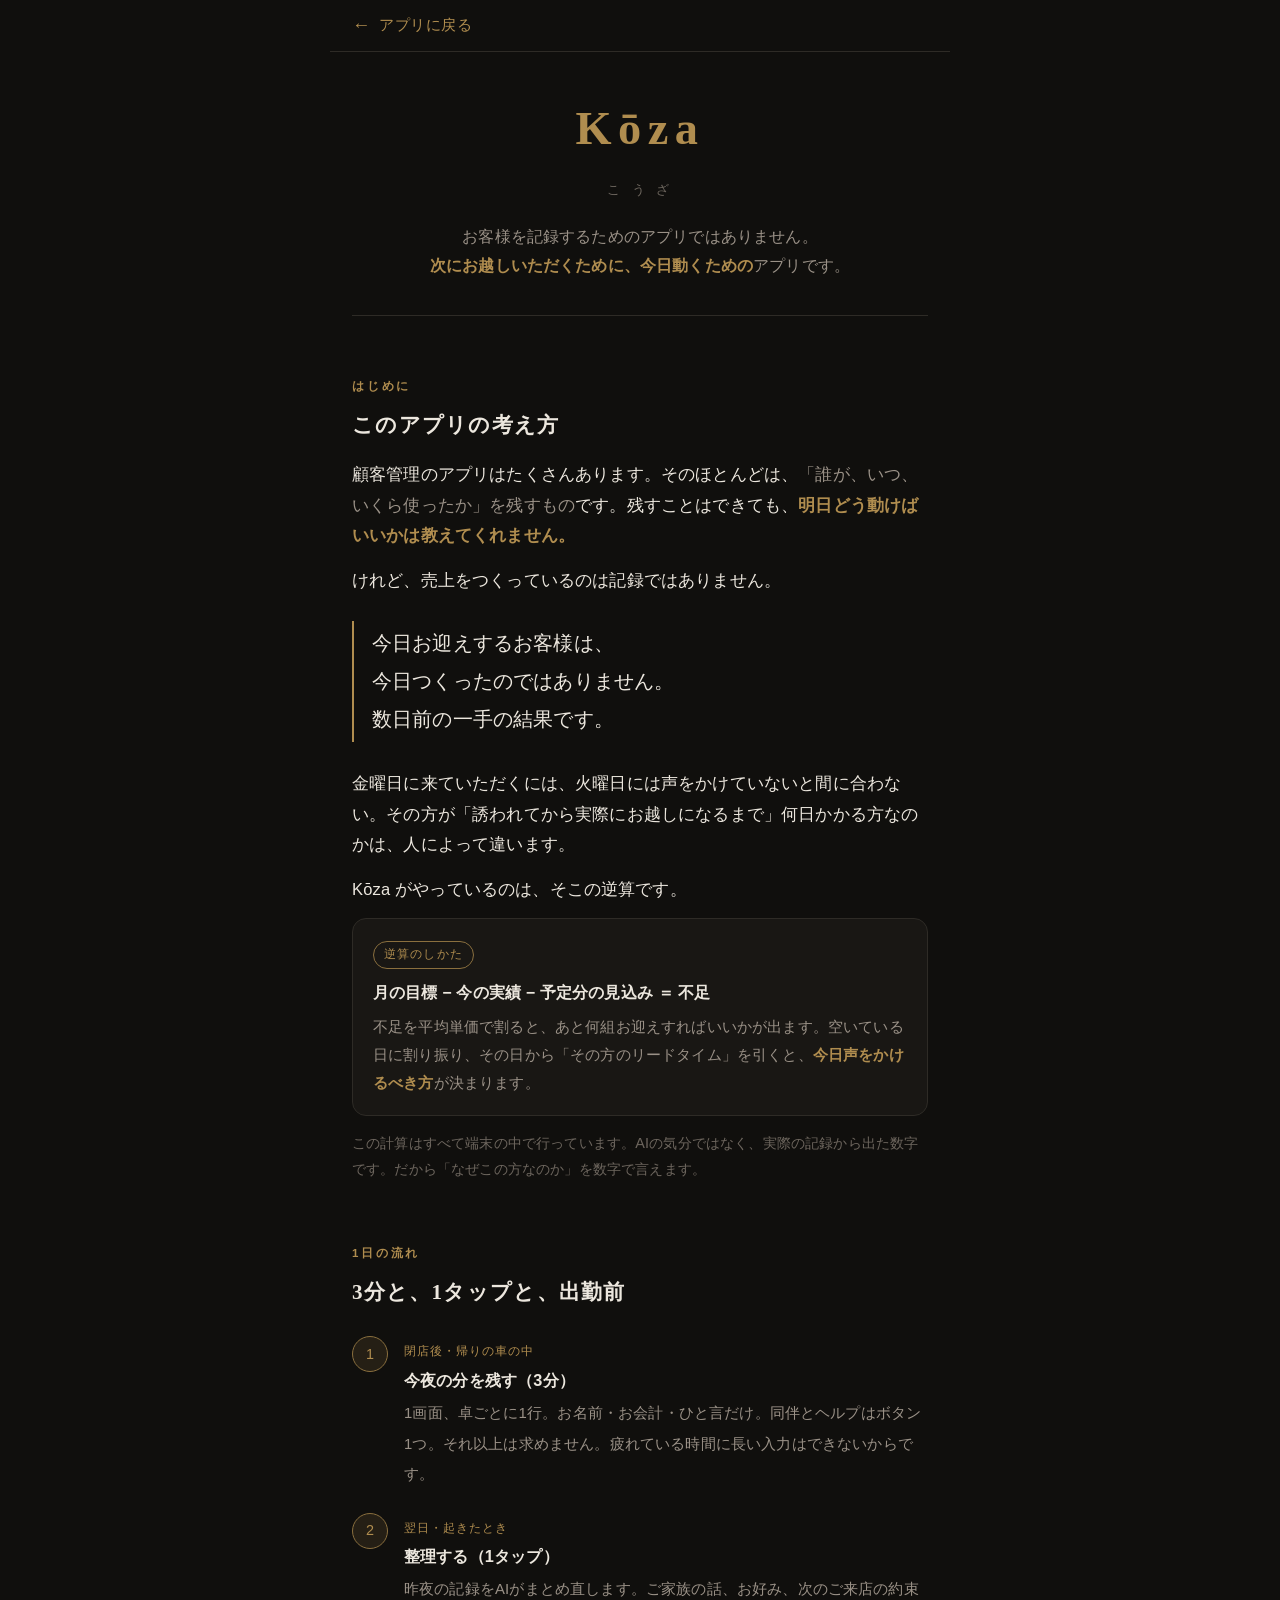
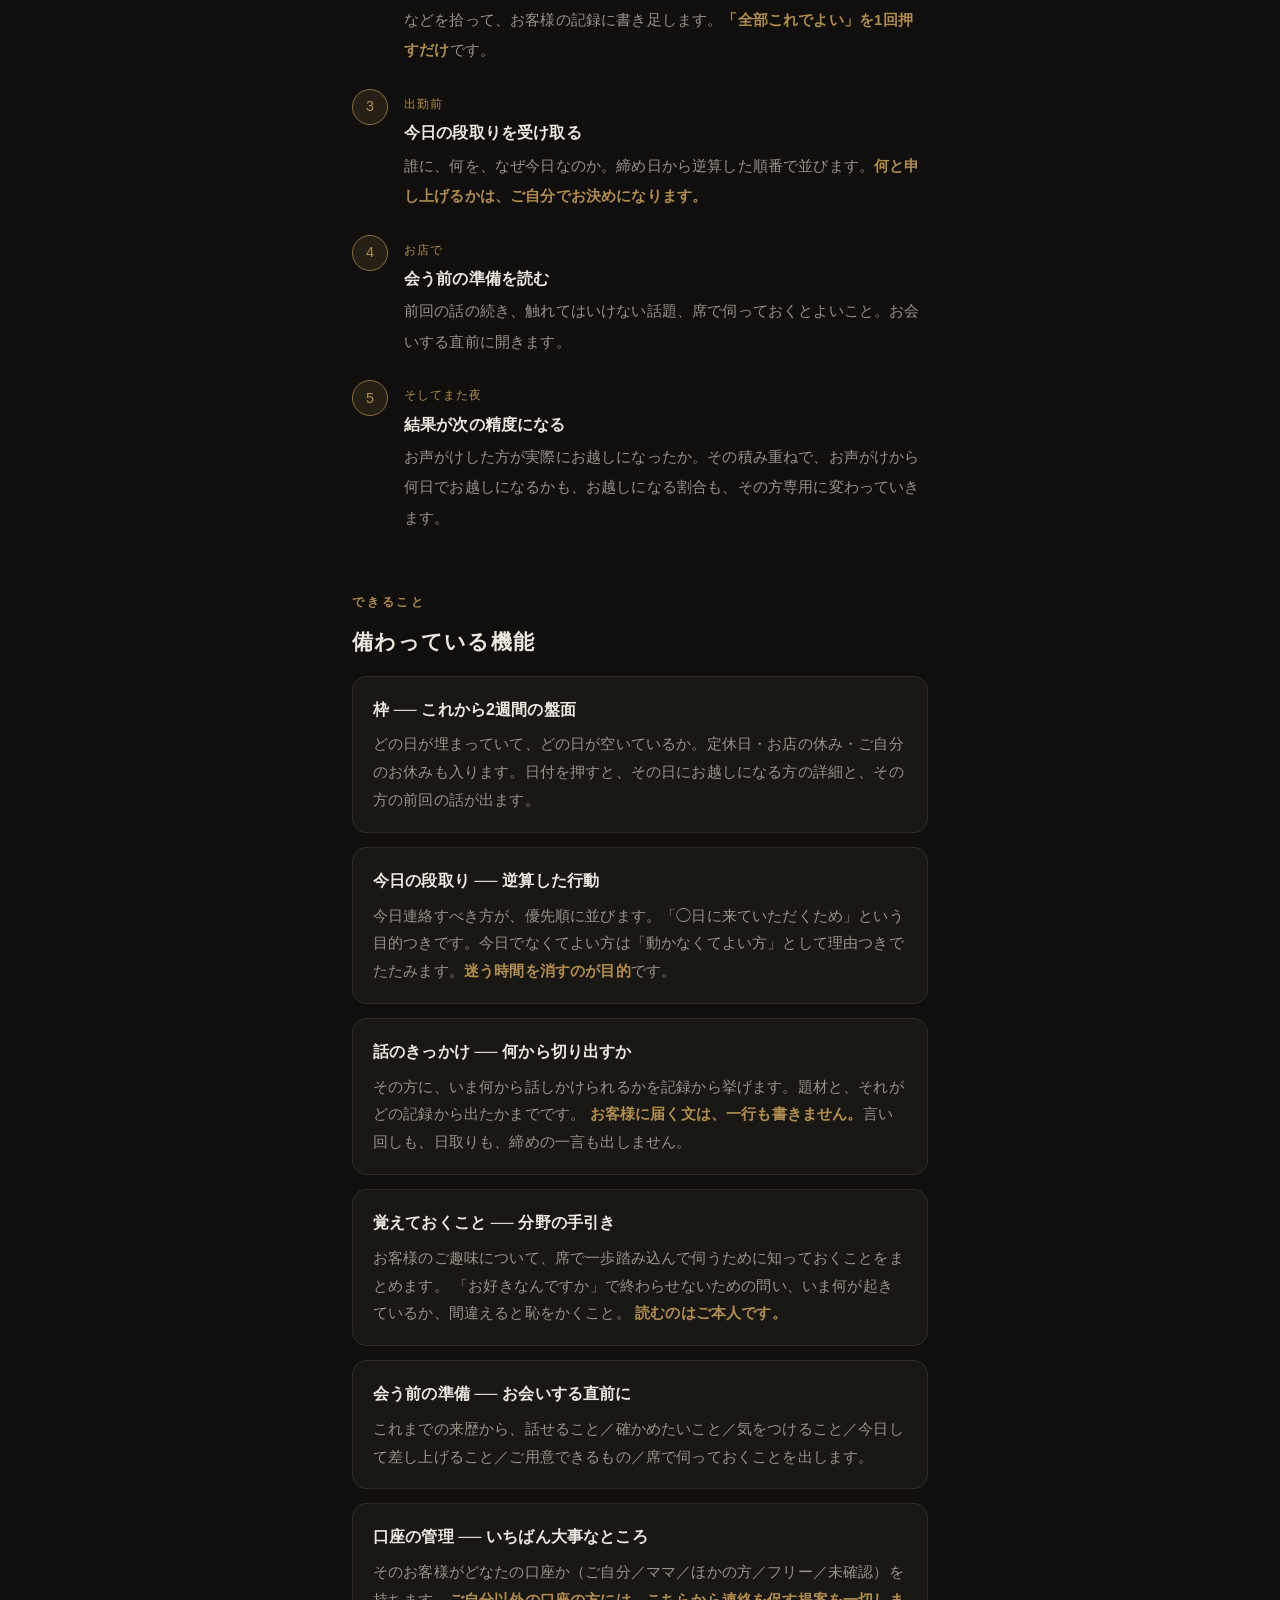
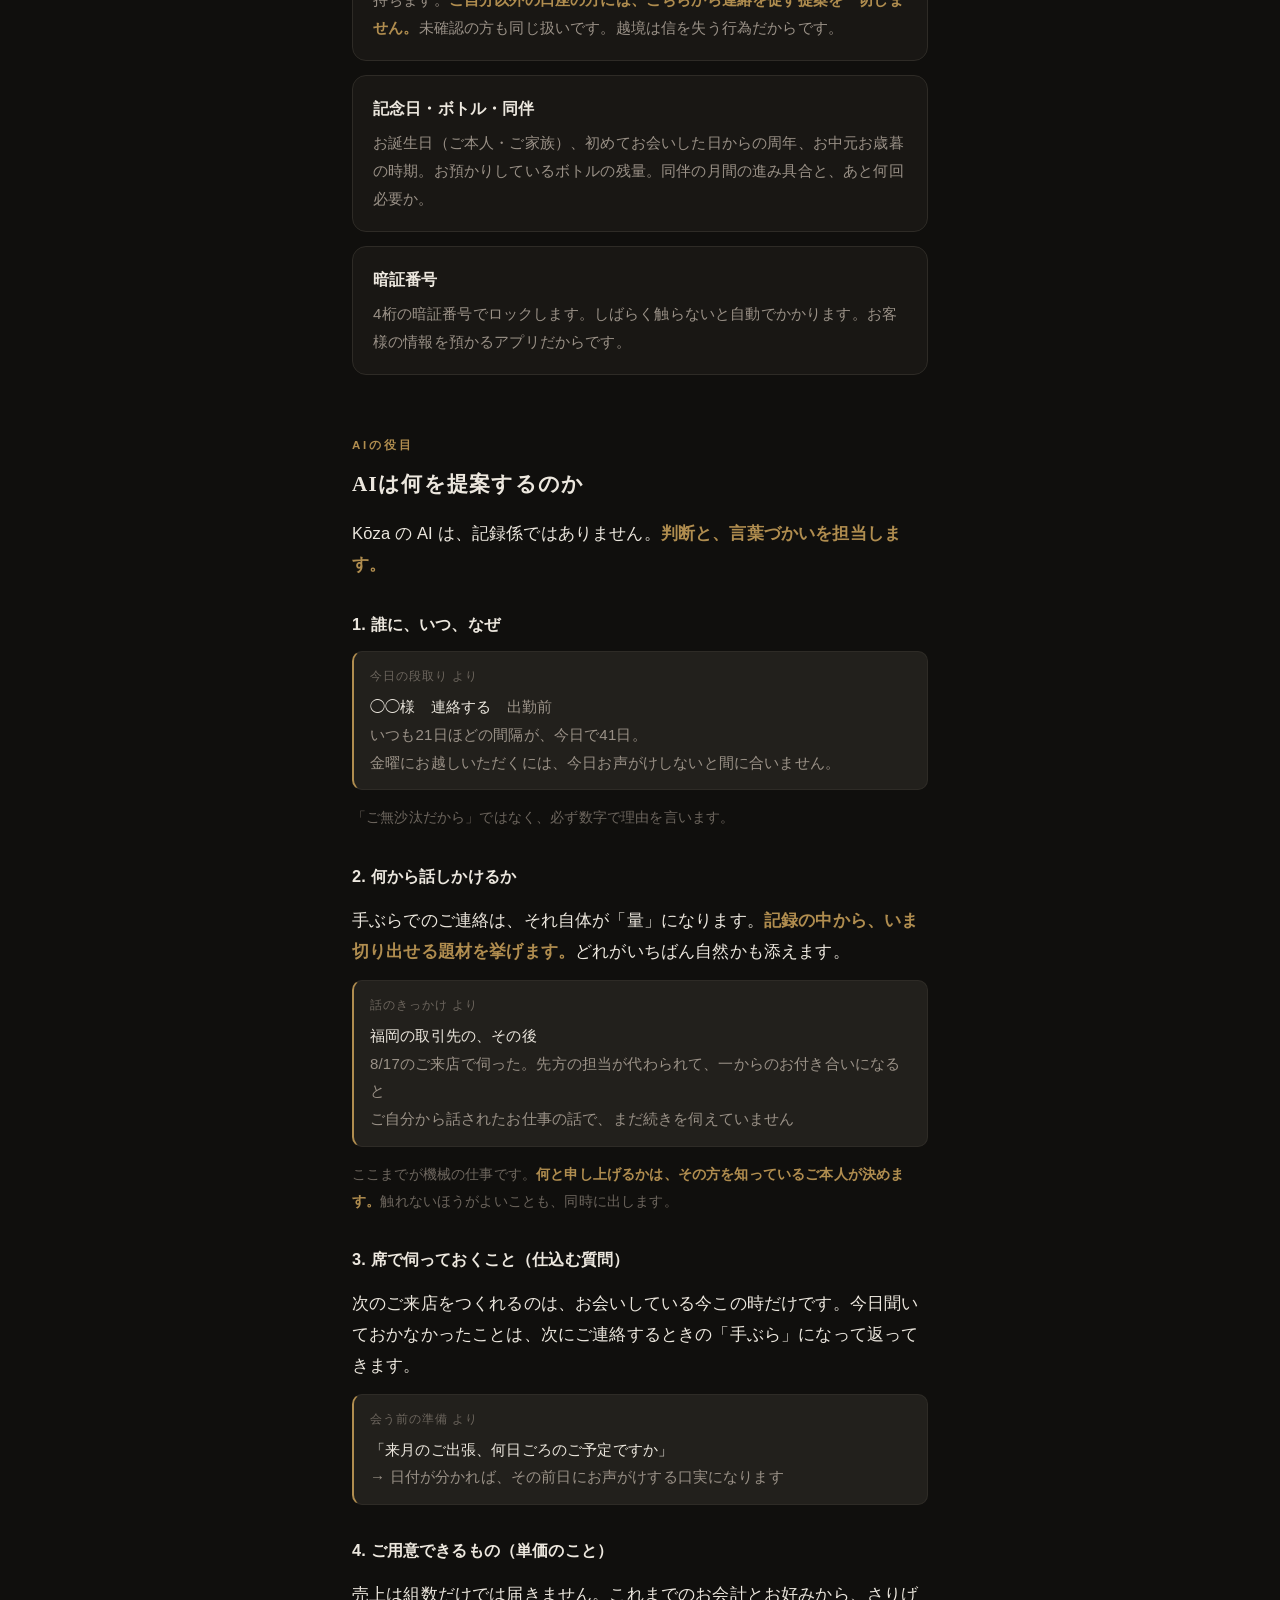
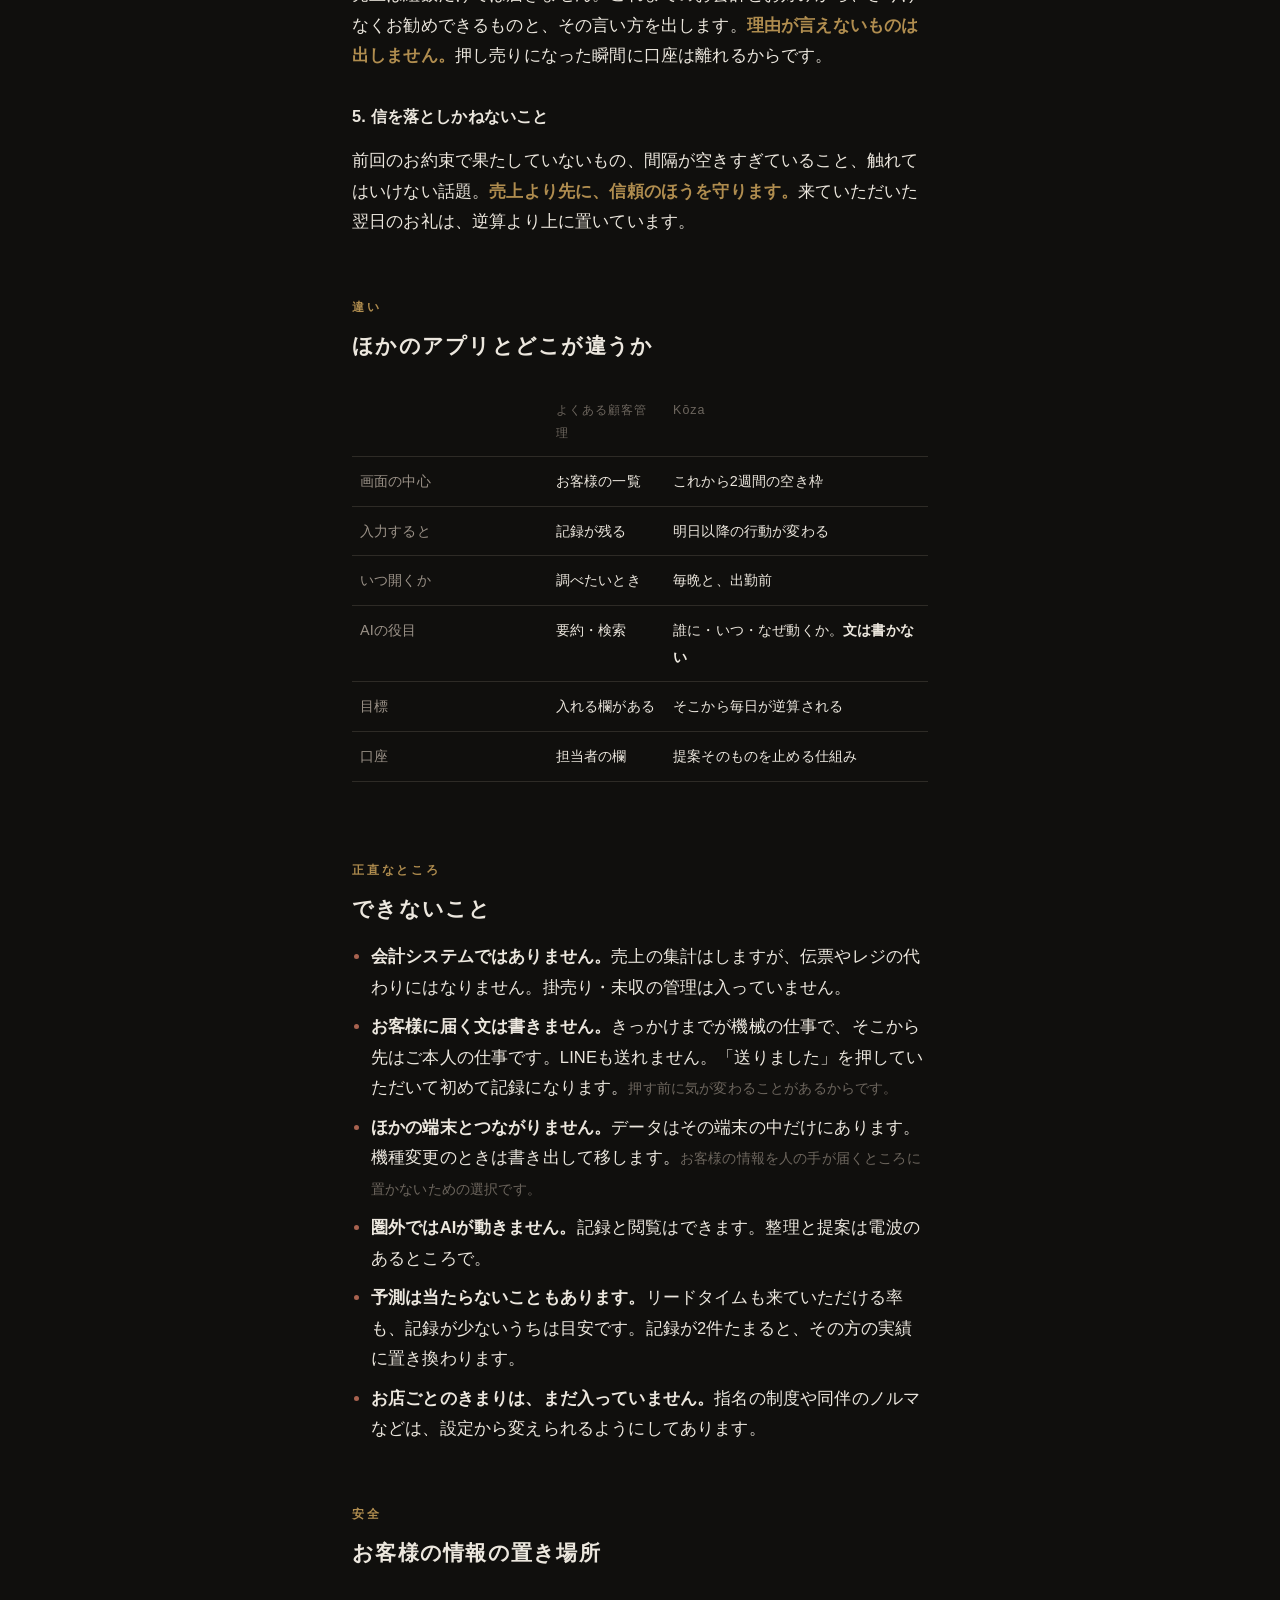
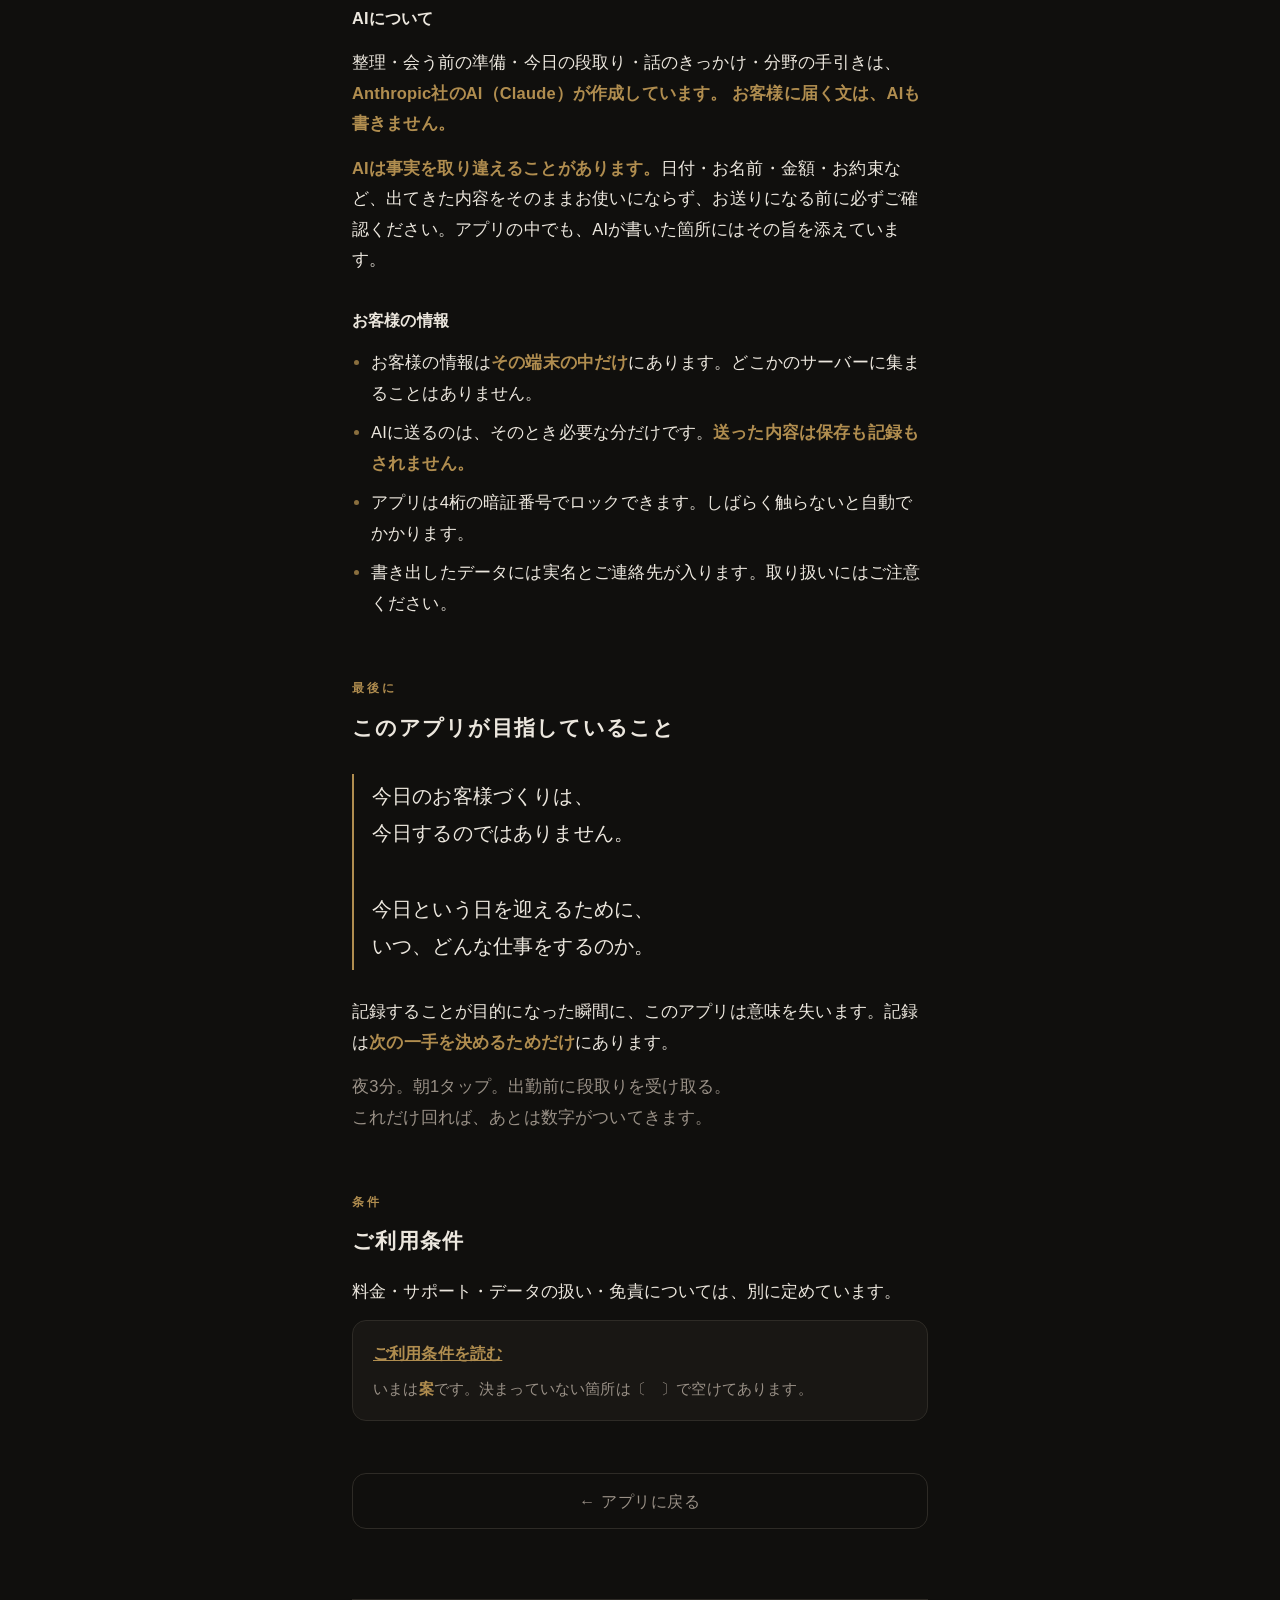
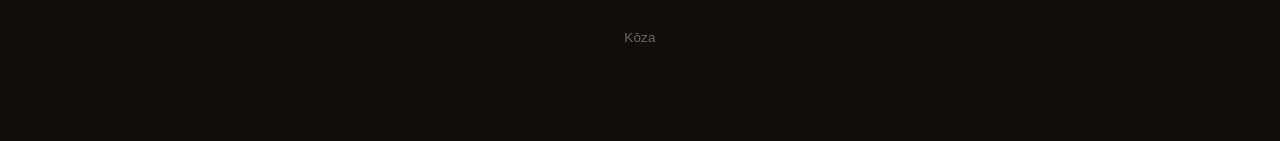
==== commit 04f65f06: "ご利用条件（案）をつくる 責任の範囲を定めた文書が一つも無かった。 このアプリは顧客の実名・携帯番号・ご家族・会話の中身を扱い、 暗証番号を忘れると戻す手段が無く、中継が止まればAIは全停止する。 利" ====
--- a/about.html
+++ b/about.html
@@ -288,6 +288,13 @@
 
 <p class="dim">夜3分。朝1タップ。出勤前に段取りを受け取る。<br>これだけ回れば、あとは数字がついてきます。</p>
 
+<h2><span class="num">条件</span>ご利用条件</h2>
+<p>料金・サポート・データの扱い・免責については、別に定めています。</p>
+<div class="card">
+  <h4><a href="terms.html?v=89" style="color:var(--accent)">ご利用条件を読む</a></h4>
+  <p>いまは<strong>案</strong>です。決まっていない箇所は〔　〕で空けてあります。</p>
+</div>
+
 <div class="actions-back">
   <a class="backlink" href="index.html">&#8592; アプリに戻る</a>
 </div>
